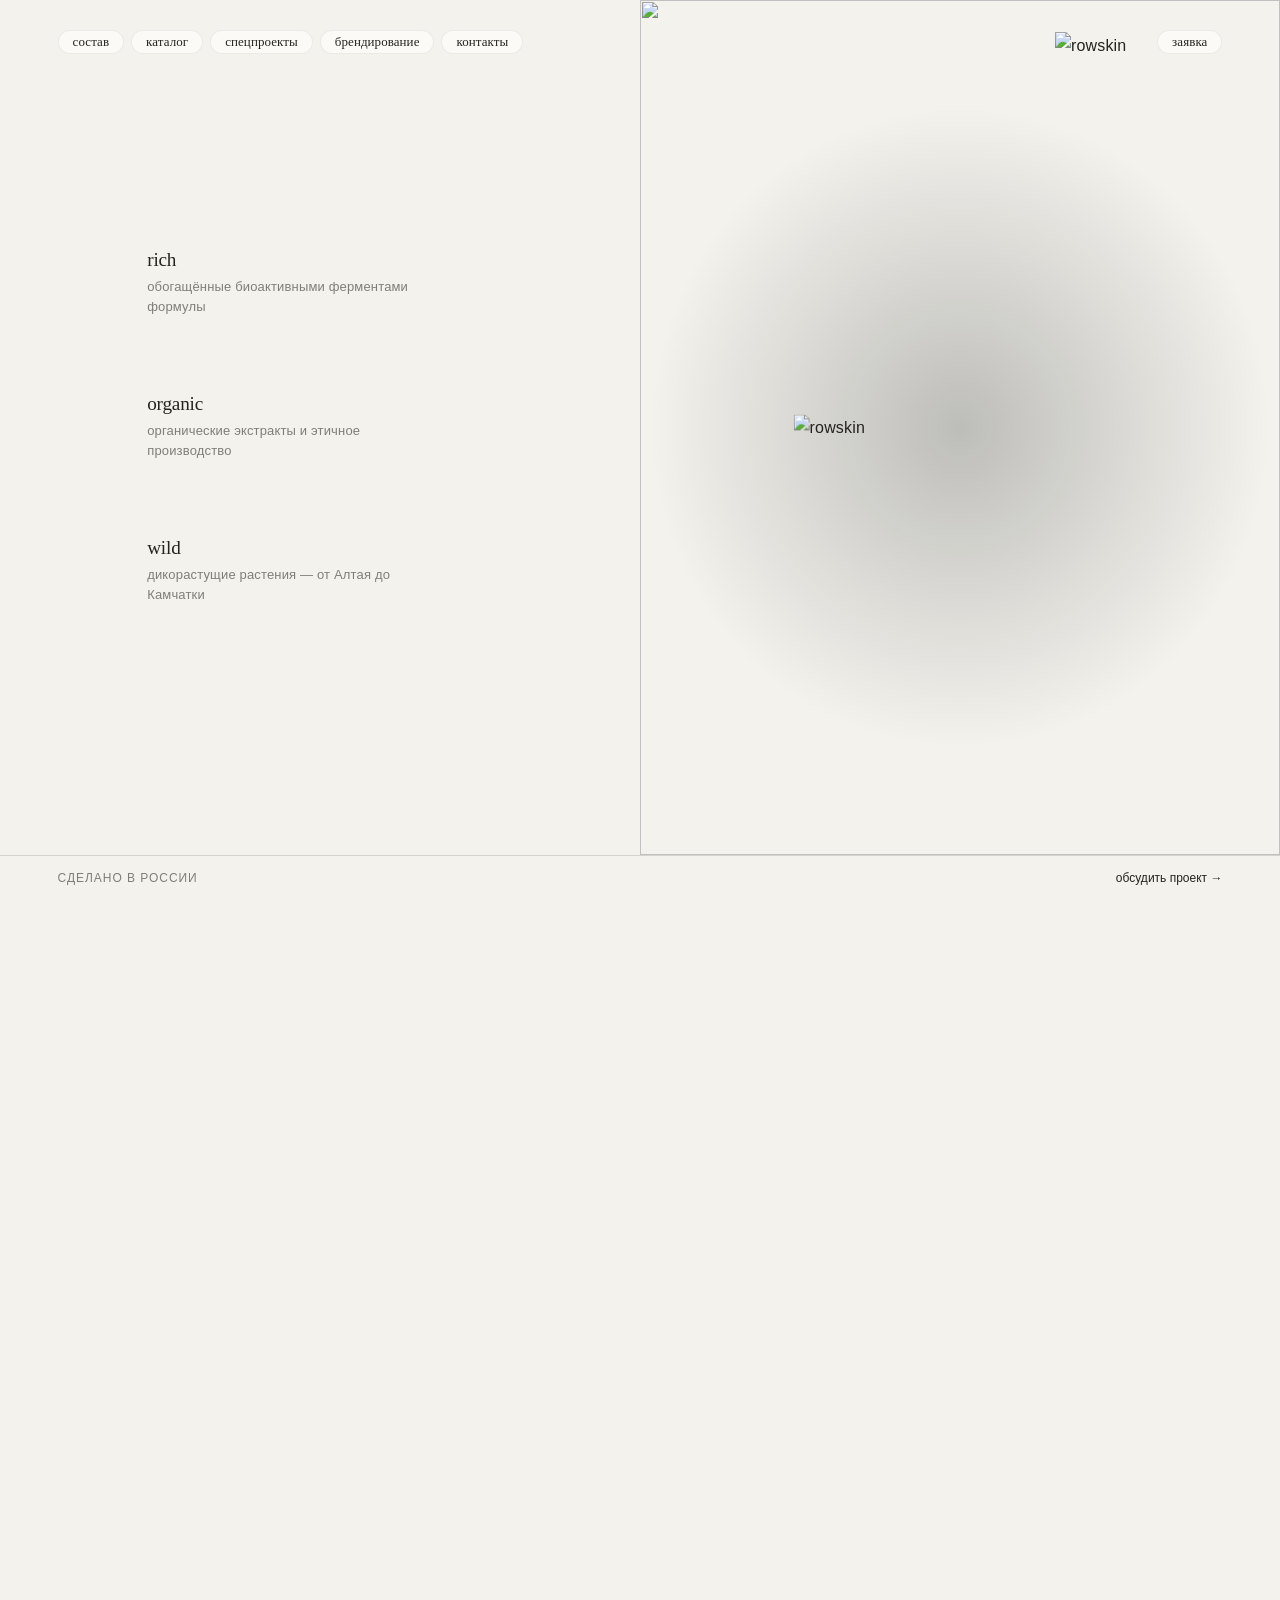
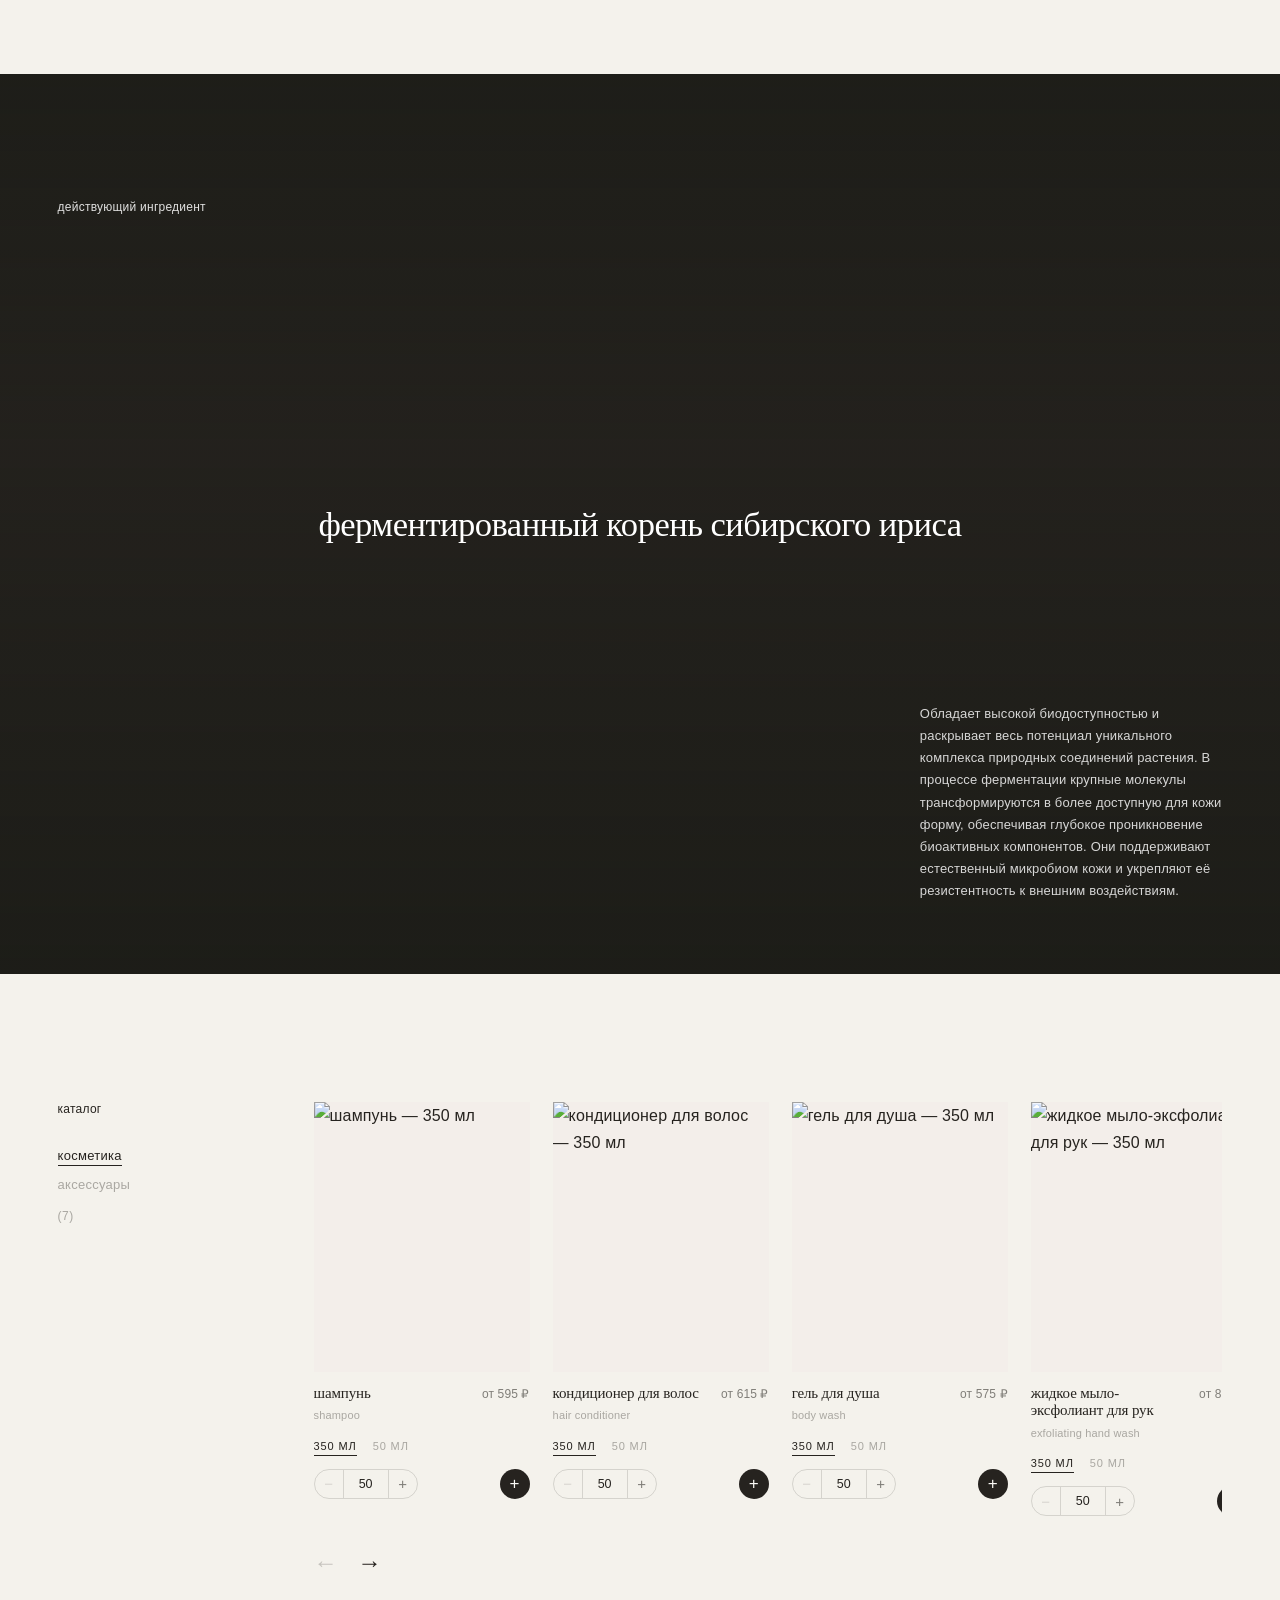
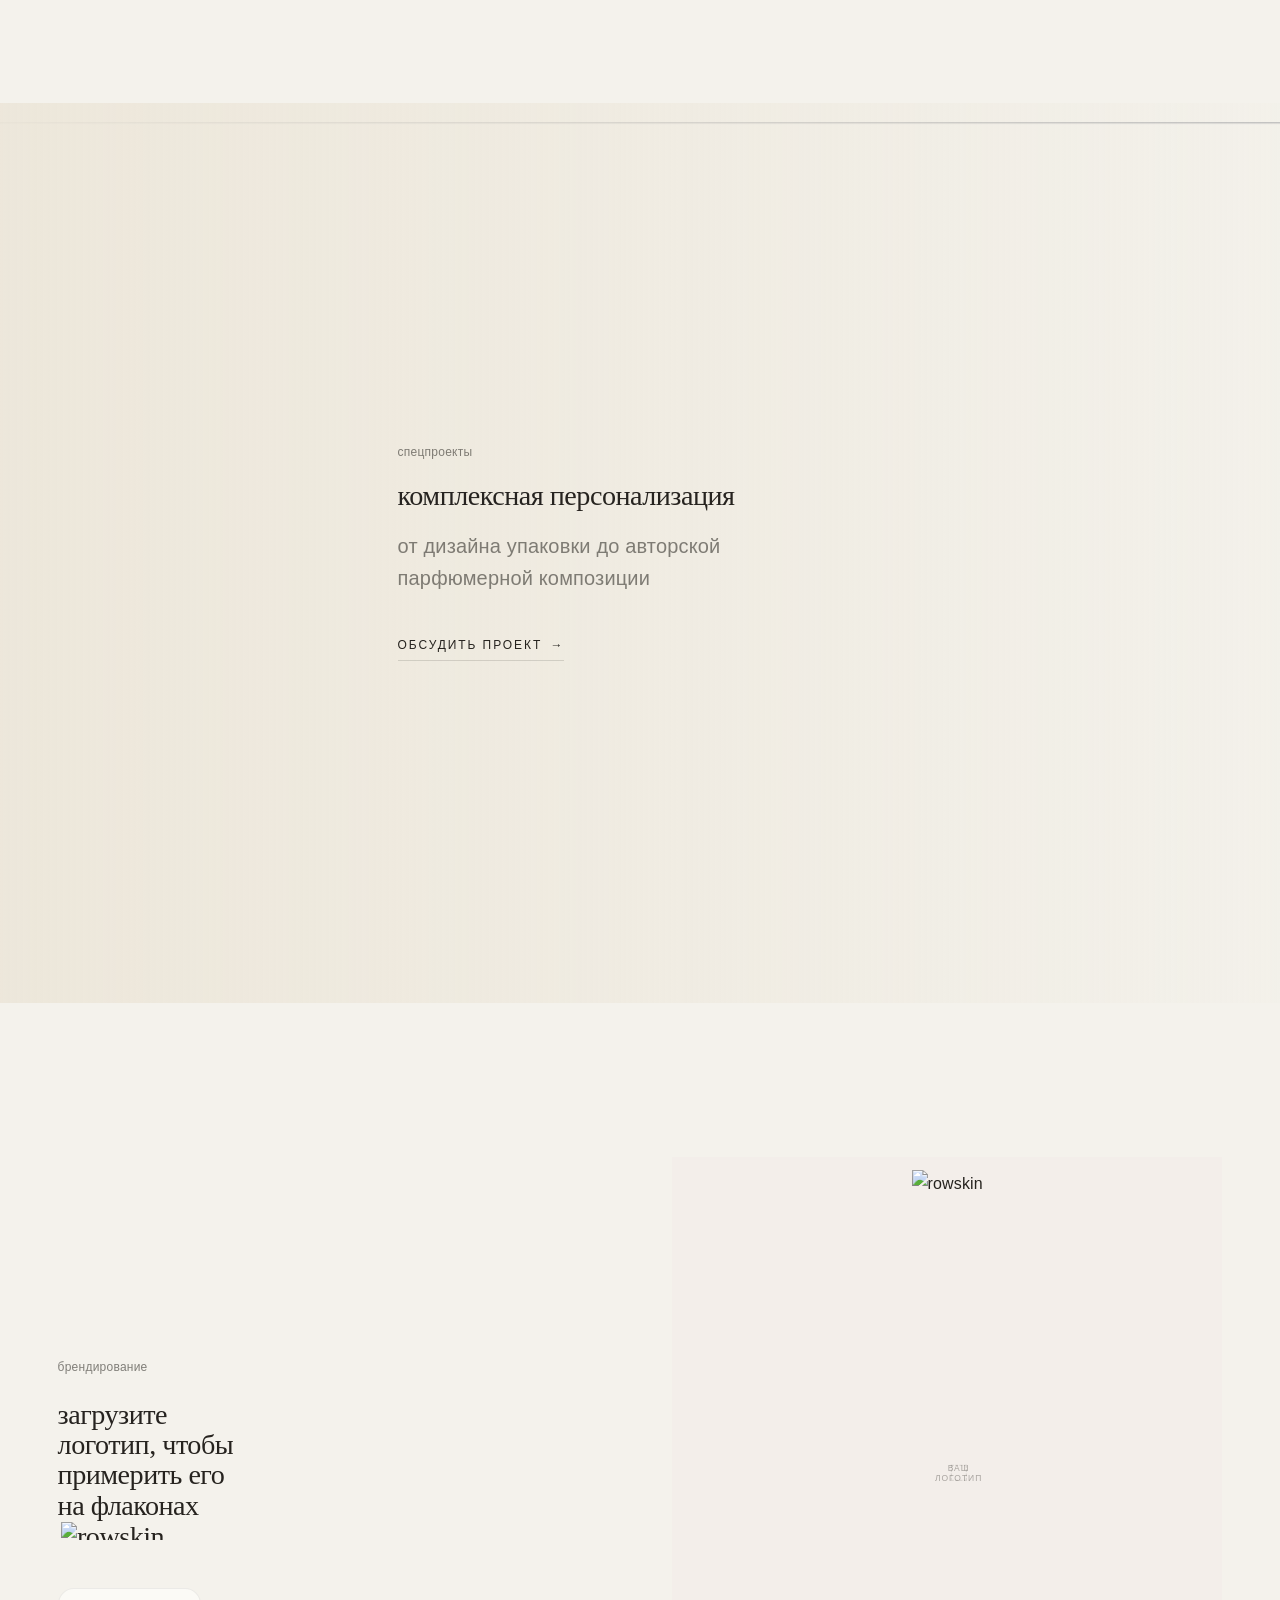
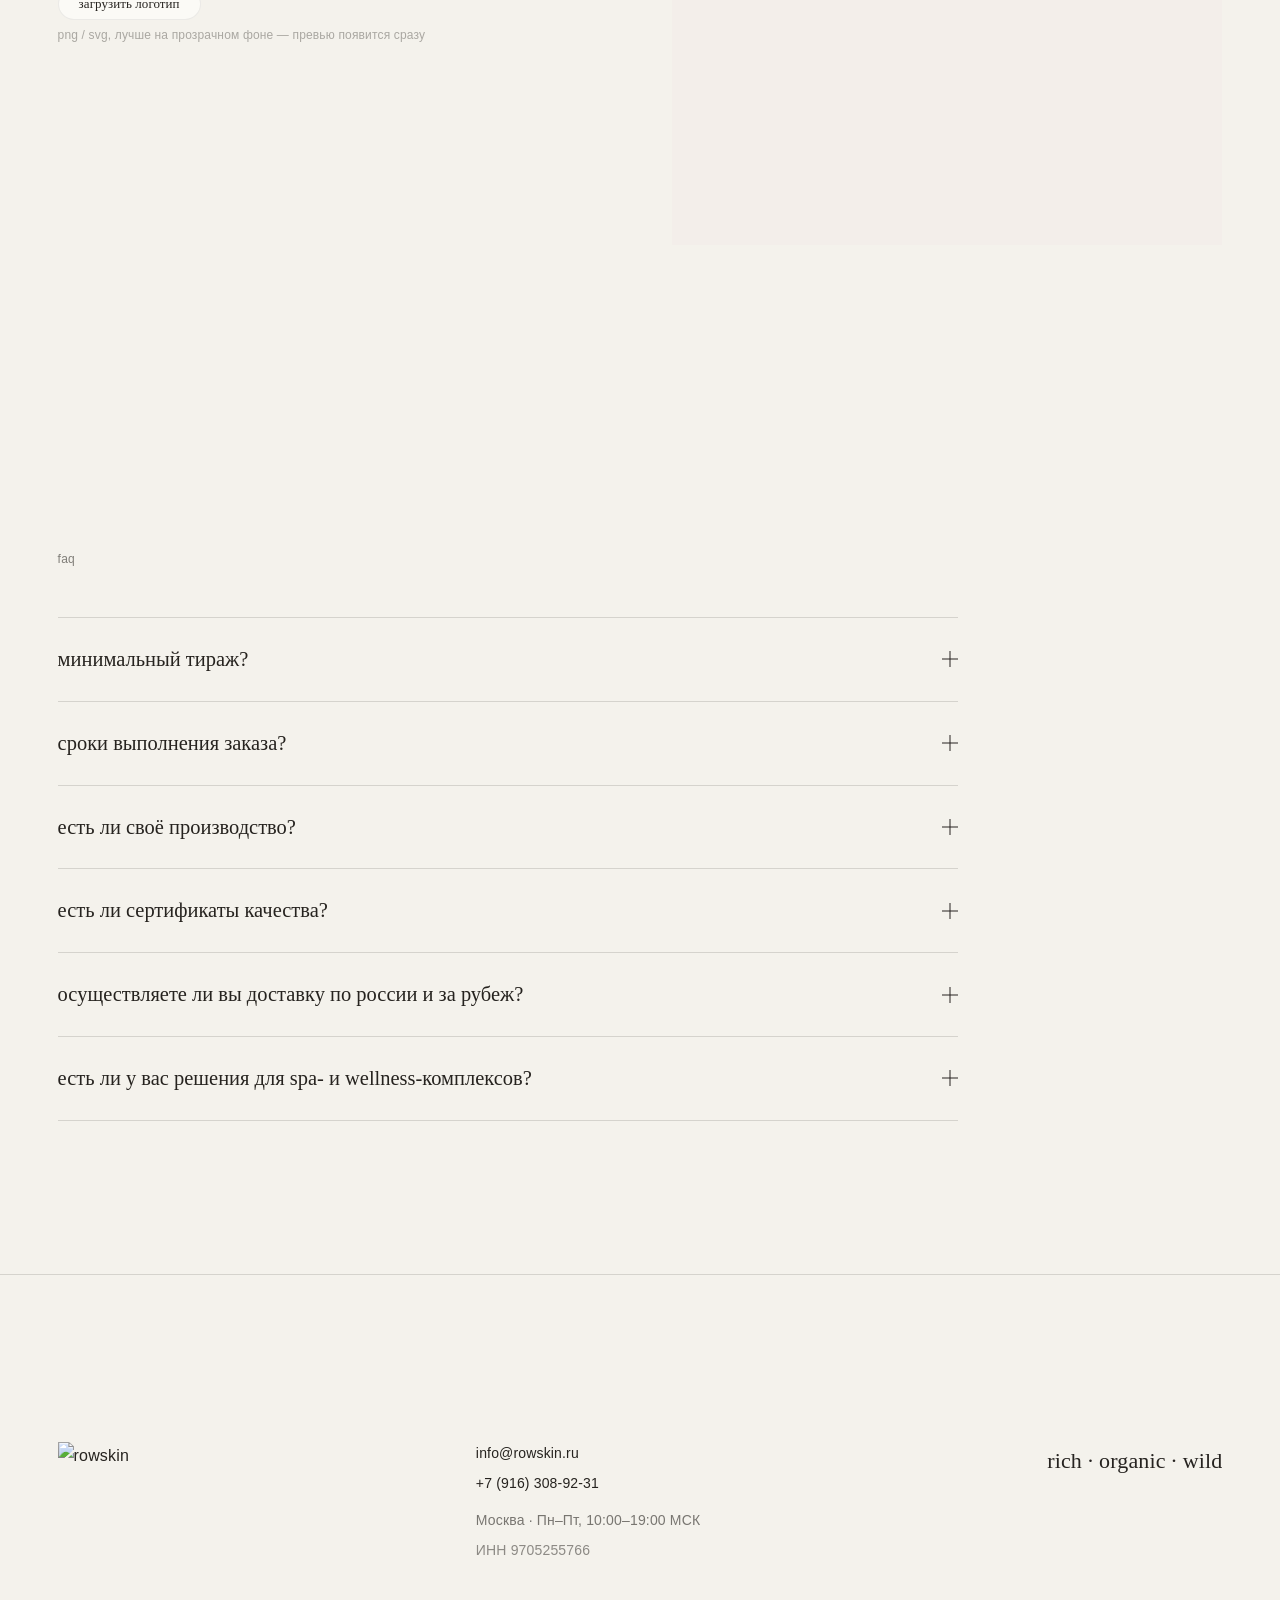
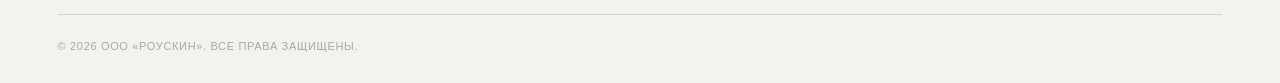
==== index.html @ 2073bc90 "Add files via upload" ====
<!DOCTYPE html>
<html lang="ru">
<head>
<meta charset="UTF-8" />
<meta name="viewport" content="width=device-width, initial-scale=1.0" />
<title>rowskin — ферментированная косметика для HoReCa под вашим брендом</title>
<meta name="description" content="rowskin — российский бренд ферментированной косметики для отелей, ресторанов и спа. Брендирование под ваш логотип, полный цикл производства." />
<meta name="theme-color" content="#ECE6D9" />
<meta property="og:title" content="био-ферментная косметика для отелей" />
<meta property="og:locale" content="ru_RU" />
<link rel="icon" href="assets/favicon-r.png?v=2" type="image/png" />
<link rel="apple-touch-icon" href="assets/favicon-r.png?v=2" />
<link rel="preload" as="image" href="assets/hero-flowers.webp" fetchpriority="high" />
<link rel="preload" as="font" type="font/woff2" href="assets/fonts/CoFoGothic-Regular.woff2" crossorigin />
<link rel="preload" as="font" type="font/woff2" href="assets/fonts/TTLivretDisplay-Regular.woff2" crossorigin />
<link rel="stylesheet" href="styles.css" />
</head>
<body>

<!-- HEADER -->
<header class="site-header" id="top">
  <div class="header-inner">
    <div class="nav-cluster">
      <nav class="nav" aria-label="Навигация">
        <a href="#ingredients">состав</a>
        <a href="#catalog">каталог</a>
        <a href="#special">спецпроекты</a>
        <a href="#branding">брендирование</a>
        <a href="#contacts">контакты</a>
      </nav>
      <button class="menu-toggle" id="menuToggle" aria-label="Меню" aria-expanded="false"><span></span><span></span></button>
    </div>
    <div class="header-right">
      <a class="brand" href="#top" aria-label="rowskin"><img class="brand-logo" src="assets/rowskin-logo-black.png" alt="rowskin" /></a>
      <button class="cart-toggle" id="cartToggle" aria-label="Заявка">заявка<span class="cart-count" id="cartCount" data-count="0">0</span></button>
    </div>
  </div>
</header>

<div class="mobile-menu" id="mobileMenu" aria-hidden="true">
  <nav>
    <a href="#ingredients">состав</a><a href="#catalog">каталог</a>
    <a href="#special">спецпроекты</a><a href="#branding">брендирование</a><a href="#contacts">контакты</a>
  </nav>
</div>

<main>

  <!-- HERO — scroll-morph: r.o.w. ⟷ headline · logo ⟷ animation (image stays) -->
  <section class="hero" id="hero">
    <a id="row" class="anchor"></a>
    <div class="hero-pin">
      <div class="hero-left">
        <div class="hero-roll" id="heroRoll">
          <!-- slide A — r.o.w. -->
          <div class="hero-slide st-row">
            <div class="row-list">
              <div class="bf-item" data-i="r"><h3 class="bf-h">rich</h3><p class="bf-b">обогащённые биоактивными ферментами формулы</p></div>
              <div class="bf-item" data-i="o"><h3 class="bf-h">organic</h3><p class="bf-b">органические экстракты и этичное производство</p></div>
              <div class="bf-item" data-i="w"><h3 class="bf-h">wild</h3><p class="bf-b">дикорастущие растения — от Алтая до Камчатки</p></div>
            </div>
          </div>
          <!-- slide B — hero headline -->
          <div class="hero-slide st-head">
            <h1 class="hero-title">био-ферментная косметика и аксессуары</h1>
            <div class="hero-cols">
              <p class="hero-sub">для отелей, ресторанов и спа</p>
              <p class="hero-note">с вашим логотипом.</p>
            </div>
            <a class="hero-shop" href="#catalog">в каталог →</a>
          </div>
        </div>
      </div>
      <figure class="hero-media" aria-hidden="true">
        <img class="hero-img" id="heroImg" src="assets/hero-flowers.webp" alt="" fetchpriority="high" />
        <img class="hero-img hero-bw" id="ovBw" src="assets/hero-bw.webp" alt="" fetchpriority="low" />
        <div class="ov-scrim" id="ovScrim"></div>
        <img class="hero-ov ov-logo" id="ovLogo" src="assets/rowskin-logo-white.png" alt="rowskin" />
      </figure>
      <div class="hero-bar">
        <span class="hero-bar-made">сделано в россии</span>
        <button class="hero-bar-cta" type="button" data-inquire>обсудить проект →</button>
      </div>
    </div>
  </section>

  <!-- ACTIVE INGREDIENT — full-bleed feature (delta bg), centered title, right body -->
  <section class="feature" id="ingredients">
    <figure class="feature-bg"><img src="assets/ingredient.webp" alt="" data-parallax="0.16" loading="lazy" /></figure>
    <p class="label feature-label">действующий ингредиент</p>
    <h2 class="ing-title feature-title">ферментированный корень сибирского ириса</h2>
    <div class="feature-aside">
      <p class="ing-body feature-body">Обладает высокой биодоступностью и раскрывает весь потенциал уникального комплекса природных соединений растения. В процессе ферментации крупные молекулы трансформируются в более доступную для кожи форму, обеспечивая глубокое проникновение биоактивных компонентов. Они поддерживают естественный микробиом кожи и укрепляют её резистентность к внешним воздействиям.</p>
    </div>
  </section>

  <!-- CATALOG — horizontal best-sellers layout: tabs left, scrolling product row right -->
  <section class="section catalog-sec" id="catalog">
    <div class="container catalog-layout">
      <aside class="catalog-side">
        <p class="label catalog-label">каталог</p>
        <div class="filters" id="catalogFilters"></div>
        <span class="catalog-count" id="catalogCount"></span>
      </aside>
      <div class="catalog-main">
        <div class="product-row" id="productGrid"></div>
        <div class="catalog-nav">
          <button class="cat-arrow" id="catPrev" type="button" aria-label="назад">←</button>
          <button class="cat-arrow" id="catNext" type="button" aria-label="вперёд">→</button>
        </div>
      </div>
    </div>
  </section>

  <!-- SPECIAL PROJECTS — full-bleed -->
  <section class="special-sec" id="special">
    <div class="media-parallax special-bg"><img src="assets/special-grass.webp" alt="" data-parallax="0.2" loading="lazy" /></div>
    <div class="container special-card">
      <p class="label"><span>спецпроекты</span><span class="lat">bespoke</span></p>
      <h2 class="h2 special-title"><em class="it">комплексная</em> персонализация</h2>
      <p class="special-body">от дизайна упаковки до авторской парфюмерной композиции</p>
      <button class="link-arrow" type="button" data-inquire>обсудить проект <span>→</span></button>
    </div>
  </section>

  <!-- BRANDING / CONFIGURATOR -->
  <section class="section branding-sec" id="branding">
    <div class="container branding-grid">
      <div class="branding-copy">
        <p class="label"><span>брендирование</span><span class="lat">white label</span></p>
        <h2 class="h2"><em class="it">загрузите</em> логотип, чтобы примерить его на флаконах <img class="inline-logo" src="assets/rowskin-logo-black.png" alt="rowskin" /></h2>
        <div class="config-controls">
          <label class="upload" id="uploadLabel">
            <input type="file" id="logoUpload" accept="image/*" hidden />
            <span class="upload-btn">загрузить логотип</span>
            <span class="upload-hint">png / svg, лучше на прозрачном фоне — превью появится сразу</span>
          </label>
        </div>
      </div>
      <div class="branding-stage soft-stage">
        <div class="config-bottle" id="configBottle">
          <img class="config-img" src="assets/config-bottle.jpg" alt="rowskin" />
          <span class="bottle-partner" id="partnerSlot"><span class="partner-placeholder">ваш логотип</span></span>
        </div>
      </div>
    </div>
  </section>

  <!-- FAQ -->
  <section class="section faq-sec" id="faq">
    <div class="container">
      <p class="label"><span>faq</span></p>
      <div class="faq" id="faqList"></div>
    </div>
  </section>

</main>

<!-- FOOTER -->
<footer class="site-footer" id="contacts">
  <div class="container">
    <div class="footer-inner">
      <img class="footer-logo" src="assets/rowskin-logo-black.png" alt="rowskin" />
      <div class="footer-meta" id="footerContacts"></div>
      <span class="footer-sig">rich · organic · wild</span>
    </div>
    <div class="footer-bottom">
      <span>© <span id="year"></span> ООО «РОУСКИН». Все права защищены.</span>
    </div>
  </div>
</footer>

<!-- CART DRAWER -->
<div class="drawer-overlay" id="drawerOverlay" hidden></div>
<aside class="cart-drawer" id="cartDrawer" aria-hidden="true" role="dialog" aria-label="Заявка">
  <div class="cart-head"><div><p class="label">заявка</p></div><button class="cart-close" id="cartClose" aria-label="Закрыть">✕</button></div>
  <div class="cart-items" id="cartItems"></div>
  <div class="cart-empty" id="cartEmpty">
    <span class="cart-empty-emblem" data-emblem></span>
    <p>Пока пусто. Добавьте продукты или соберите образец с вашим брендом.</p>
    <a class="link-arrow" href="#catalog" data-close-cart>в каталог <span>→</span></a>
  </div>
  <div class="cart-foot" id="cartFoot" hidden>
    <div class="cart-total"><span>ориентир</span><strong id="cartTotal">—</strong></div>
    <p class="cart-foot-note">предварительно, без учёта тиража и кастомизации</p>
    <button class="btn btn-block" id="cartCheckout">оформить заявку →</button>
  </div>
</aside>

<!-- CHECKOUT MODAL -->
<div class="modal-overlay" id="modalOverlay" hidden>
  <div class="modal" role="dialog" aria-modal="true" aria-label="Оформление заявки">
    <button class="modal-close" id="modalClose" aria-label="Закрыть">✕</button>
    <p class="label">оформить заявку</p>
    <form class="form" id="checkoutForm" novalidate>
      <div class="form-row">
        <label class="field"><span>имя *</span><input name="name" required /></label>
        <label class="field"><span>отель / компания *</span><input name="company" required /></label>
      </div>
      <div class="form-row">
        <label class="field"><span>телефон *</span><input name="phone" type="tel" required /></label>
        <label class="field"><span>email *</span><input name="email" type="email" required /></label>
      </div>
      <label class="field"><span>комментарий</span><textarea name="message" rows="2" placeholder="город, тираж, пожелания"></textarea></label>
      <div class="form-foot"><button class="btn" type="submit">отправить заявку</button><span class="form-status" id="checkoutStatus" role="status"></span></div>
    </form>
  </div>
</div>

<div class="toast" id="toast" role="status" aria-live="polite"></div>

<script src="app.js"></script>
</body>
</html>
---- styles.css ----
/* =========================================================
   rowskin — bespoke editorial (Hyeja-inspired)
   bone canvas · Cormorant display · bilingual labels · parallax + sticky
   ========================================================= */
@font-face{font-family:'CoFo Gothic';src:url('assets/fonts/CoFoGothic-Regular.woff2') format('woff2'),url('assets/fonts/CoFoGothic-Regular.woff') format('woff');font-weight:400;font-style:normal;font-display:swap}
@font-face{font-family:'CoFo Gothic';src:url('assets/fonts/CoFoGothic-Thin.woff2') format('woff2');font-weight:200;font-style:normal;font-display:swap}
@font-face{font-family:'TT Livret Subhead';src:url('assets/fonts/TTLivretDisplay-Regular.woff2') format('woff2');font-weight:400;font-style:normal;font-display:swap}

:root{
  --bg:#F4F2EC; --surface:#FBFAF6; --surface-2:#E8E4D9; --ink:#26231F;
  --muted:rgba(38,35,31,.56); --faint:rgba(38,35,31,.36); --line:rgba(38,35,31,.15); --line-soft:rgba(38,35,31,.07);
  --accent:#262320; --iris:#6E5AA6;
  --sans:'CoFo Gothic','Helvetica Neue','Segoe UI',Arial,sans-serif;
  --display:'TT Livret Subhead',Georgia,'Times New Roman',serif;
  --container:1280px; --gutter:clamp(22px,4.5vw,72px); --ease:cubic-bezier(.22,.61,.36,1);
  --fs-body:16px;
}
*,*::before,*::after{margin:0;padding:0;box-sizing:border-box}
html{scroll-behavior:smooth;-webkit-text-size-adjust:100%;scroll-padding-top:0}
body{font-family:var(--sans);font-weight:400;font-size:var(--fs-body);color:var(--ink);background:var(--bg);
  line-height:1.7;letter-spacing:.01em;-webkit-font-smoothing:antialiased;overflow-x:hidden}
img{max-width:100%;display:block}
a{color:inherit;text-decoration:none}
button{font:inherit;color:inherit;background:none;border:none;cursor:pointer}
ul,ol{list-style:none}
input,textarea{font:inherit;color:inherit}
::selection{background:var(--accent);color:#fff}
.container{width:100%;max-width:var(--container);margin-inline:auto;padding-inline:var(--gutter)}

/* type primitives */
.label{font:500 12px var(--sans);letter-spacing:.02em;text-transform:none;color:var(--muted)}
.label::before{content:none}
.lat{display:none}
.h2{font-family:var(--display);font-weight:400;font-size:clamp(20px,2.2vw,30px);line-height:1.08;letter-spacing:-.018em;color:var(--ink)}
.inline-logo{height:.64em;width:auto;display:inline-block;vertical-align:baseline;margin-left:.12em;position:relative;top:.03em}
.it{font-style:normal;color:var(--accent)}
.muted-line{font-size:var(--fs-body);line-height:1.75;color:var(--muted);max-width:42ch;margin-top:20px}
.btn{display:inline-flex;align-items:center;justify-content:center;gap:.6em;background:var(--ink);color:var(--surface);
  font:500 12px var(--sans);letter-spacing:.16em;text-transform:uppercase;padding:16px 32px;transition:background .25s,transform .15s}
.btn:hover{background:#000}.btn:active{transform:translateY(1px)}.btn-block{width:100%}
.link-arrow{display:inline-flex;align-items:center;gap:.7em;font:500 12px var(--sans);letter-spacing:.16em;text-transform:uppercase;
  color:var(--ink);border-bottom:1px solid var(--line);padding-bottom:8px;width:fit-content;transition:gap .3s var(--ease),color .25s,border-color .25s}
.link-arrow:hover{gap:1.4em;color:var(--accent);border-color:var(--accent)}
.reveal{opacity:0;transform:translateY(26px);transition:opacity 1.1s var(--ease),transform 1.1s var(--ease)}
.reveal.in{opacity:1;transform:none}
[data-emblem]{display:inline-block;background:url(assets/emblem-r.png) center/contain no-repeat}
.media-parallax{position:absolute;inset:0;overflow:hidden}
.media-parallax img{position:absolute;inset:0;width:100%;height:100%;object-fit:cover;will-change:transform}

/* HEADER */
.site-header{position:fixed;top:0;left:0;right:0;z-index:60;transition:background .3s,border-color .3s,backdrop-filter .3s;border-bottom:1px solid transparent}
.site-header.scrolled{background:transparent;backdrop-filter:none;-webkit-backdrop-filter:none;border-bottom-color:transparent}
.site-header.hdr-dark{background:transparent;backdrop-filter:none;-webkit-backdrop-filter:none;border-bottom-color:transparent}
.site-header.hdr-dark .brand-logo{filter:brightness(0) invert(1)}
.header-inner{display:flex;align-items:center;justify-content:space-between;gap:1.5rem;height:84px;padding-inline:var(--gutter);max-width:1640px;margin-inline:auto}
.brand-logo{height:21px;width:auto}
.brand{display:inline-flex;opacity:0;pointer-events:none;transition:opacity .45s var(--ease)}
.site-header.logo-on .brand{opacity:1;pointer-events:auto}
.nav-cluster{display:flex;align-items:center;gap:7px}
.nav{display:flex;gap:7px}
.nav a,.cart-toggle{display:inline-flex;align-items:center;gap:.5em;font:400 13px var(--display);letter-spacing:.005em;color:var(--ink);background:var(--surface);border:1px solid var(--line-soft);border-radius:40px;padding:3px 14px;transition:background .2s,color .2s}
.header-right{display:flex;align-items:center;gap:clamp(16px,2.4vw,40px)}
.nav a:hover,.cart-toggle:hover{background:var(--ink);color:var(--surface)}
.cart-count{min-width:18px;height:18px;padding:0 5px;border-radius:10px;background:var(--accent);color:#fff;font:500 10px var(--sans);display:inline-flex;align-items:center;justify-content:center}
.cart-count[data-count="0"]{display:none}.cart-count.bump{transform:scale(1.35)}
.menu-toggle{display:none;flex-direction:column;gap:5px;padding:8px 2px}
.menu-toggle span{width:22px;height:1.5px;background:var(--ink);transition:transform .3s}
.menu-toggle[aria-expanded="true"] span:first-child{transform:translateY(6.5px) rotate(45deg)}
.menu-toggle[aria-expanded="true"] span:last-child{transform:translateY(-6.5px) rotate(-45deg)}
.mobile-menu{position:fixed;inset:0 0 auto 0;z-index:55;background:var(--surface);padding:96px var(--gutter) 2rem;transform:translateY(-110%);transition:transform .4s var(--ease);visibility:hidden}
.mobile-menu.open{transform:translateY(0);visibility:visible}
.mobile-menu nav{display:flex;flex-direction:column;gap:1rem}
.mobile-menu a{font-family:var(--display);font-size:30px;font-weight:300;font-style:normal}

/* HERO — scroll-morph: r.o.w. ⟷ headline · logo ⟷ animation, image fixed */
.anchor{position:absolute;top:-90px;left:0}
.hero{position:relative;min-height:186vh;background:var(--bg)}
.hero-pin{position:sticky;top:0;height:100vh;display:grid;grid-template-columns:50% 50%;grid-template-rows:1fr auto;overflow:hidden}
.hero-left{position:relative;grid-column:1;grid-row:1;overflow:hidden}
.hero-roll{position:absolute;left:0;right:0;top:0;height:200%;will-change:transform}
.hero-slide{height:50%;display:flex;flex-direction:column;justify-content:center;padding:0 var(--gutter)}
.row-list{display:flex;flex-direction:column;gap:clamp(48px,8.5vh,104px);max-width:42ch}
.st-row .bf-item{position:relative;padding-left:clamp(64px,7vw,112px)}
.st-row .bf-item::before{content:"";position:absolute;left:0;top:50%;transform:translateY(-52%);width:clamp(50px,6vw,96px);height:clamp(50px,6vw,96px);background:no-repeat left center/contain;opacity:.2;pointer-events:none}
.st-row .bf-item[data-i="r"]::before{background-image:url(assets/row-r.png)}
.st-row .bf-item[data-i="o"]::before{background-image:url(assets/row-o.png)}
.st-row .bf-item[data-i="w"]::before{background-image:url(assets/row-w.png)}
.bf-h{font-family:var(--display);font-weight:400;font-size:clamp(17px,1.5vw,20px);line-height:1;letter-spacing:-.01em;margin-bottom:8px;color:var(--ink)}
.bf-b{font:400 13px/1.55 var(--sans);color:var(--muted)}
.hero-title{font-family:var(--display);font-weight:400;font-size:clamp(32px,3.8vw,54px);line-height:1.06;letter-spacing:-.02em;max-width:13ch}
.hero-cols{display:flex;flex-direction:column;align-items:flex-start;gap:4px;margin-top:clamp(18px,2.2vw,30px)}
.hero-sub{font:400 14px/1.5 var(--sans);color:var(--ink)}
.hero-note{font:400 14px/1.5 var(--sans);color:var(--ink)}
.hero-shop{display:inline-flex;align-items:center;gap:.6em;margin-top:clamp(30px,3.4vw,44px);font:500 12px var(--sans);letter-spacing:.14em;text-transform:uppercase;color:var(--ink);width:fit-content;border-bottom:1px solid var(--line);padding-bottom:7px;transition:gap .3s var(--ease)}
.hero-shop:hover{gap:1.2em}
.hero-media{grid-column:2;grid-row:1;position:relative;overflow:hidden;background:var(--bg)}
.hero-img{position:absolute;inset:0;width:100%;height:100%;object-fit:cover;will-change:opacity}
.hero-bw{opacity:0;will-change:opacity}
.ov-scrim{position:absolute;inset:0;z-index:1;background:radial-gradient(62% 48% at 50% 50%,rgba(16,22,28,.24),rgba(16,22,28,0) 78%);pointer-events:none;will-change:opacity}
.hero-ov{position:absolute;left:50%;top:50%;transform:translate(-50%,-50%);pointer-events:none}
.ov-logo{z-index:3;width:min(52%,440px);height:auto;will-change:opacity}
.ov-anim{z-index:2;width:min(82%,540px);height:auto;opacity:0;mix-blend-mode:darken}
.hero-bar{grid-column:1/3;grid-row:2;display:flex;align-items:center;justify-content:space-between;gap:1rem;flex-wrap:wrap;padding:15px var(--gutter);border-top:1px solid var(--line);font:500 12px var(--sans);letter-spacing:.08em;text-transform:uppercase;color:var(--muted)}
.hero-bar-made{color:var(--muted)}
.hero-bar-cta{font:inherit;color:var(--ink);display:inline-flex;align-items:center;gap:.5em;transition:gap .3s var(--ease)}
.hero-bar-cta:hover{gap:1.1em}

/* SECTIONS */
.section{padding-block:clamp(80px,12vw,160px)}
.section>.container>.label{margin-bottom:clamp(30px,4vw,52px)}

/* ACTIVE INGREDIENT — full-bleed feature (delta bg), centered one-line title, right body */
.feature{position:relative;min-height:100vh;overflow:hidden;background:var(--ink);display:flex;align-items:center}
.feature-bg{position:absolute;inset:0;overflow:hidden;z-index:0}
.feature-bg img{position:absolute;inset:0;width:100%;height:100%;object-fit:cover;will-change:transform}
.feature-bg::after{content:"";position:absolute;inset:0;background:linear-gradient(180deg,rgba(18,22,16,.4) 0%,rgba(18,22,16,.12) 42%,rgba(18,22,16,.44) 100%)}
.feature-label{position:absolute;top:clamp(92px,14vh,128px);left:var(--gutter);z-index:2;color:rgba(255,255,255,.86)}
.feature-title{position:relative;z-index:2;width:100%;text-align:center;color:#fff;font-family:var(--display);font-weight:400;font-size:clamp(19px,2.7vw,40px);line-height:1.1;letter-spacing:-.015em;margin:0;white-space:nowrap}
.feature-aside{position:absolute;right:var(--gutter);bottom:clamp(30px,8vh,72px);z-index:2;width:min(34ch,33%);text-align:left}
.feature-body{font:400 13px/1.7 var(--sans);color:rgba(255,255,255,.82);max-width:none}
@media (max-width:900px){
  /* keep label/title/body overlaid on the bubble image (not stacked beneath) */
  .feature{min-height:86vh}
  .feature-bg::after{background:linear-gradient(180deg,rgba(18,22,16,.46) 0%,rgba(18,22,16,.16) 42%,rgba(18,22,16,.52) 100%)}
  .feature-label{top:clamp(84px,13vh,116px)}
  .feature-title{font-size:clamp(23px,6vw,34px);white-space:normal;max-width:15ch;padding:0 var(--gutter)}
  .feature-aside{width:auto;left:var(--gutter);right:var(--gutter);bottom:clamp(26px,7vh,54px)}
}

/* CATALOG — horizontal best-sellers layout: tabs left, scrolling product row right */
.catalog-sec{padding-block:clamp(64px,10vw,140px)}
.catalog-layout{display:grid;grid-template-columns:clamp(148px,16vw,208px) 1fr;gap:clamp(26px,4vw,58px);align-items:start}
.catalog-main{min-width:0}
.catalog-side{position:sticky;top:110px;display:flex;flex-direction:column;gap:14px}
.catalog-label{margin-bottom:clamp(10px,2vh,22px);color:var(--ink)}
.cat-anim{width:auto;max-width:320px;height:auto;display:block;margin:clamp(26px,5vh,58px) 0 0 calc(-1 * clamp(16px,3.5vw,60px));-webkit-mask:radial-gradient(closest-side at 50% 50%,#000 42%,rgba(0,0,0,.4) 72%,transparent 100%);mask:radial-gradient(closest-side at 50% 50%,#000 42%,rgba(0,0,0,.4) 72%,transparent 100%)}
.filters{display:flex;flex-direction:column;gap:11px;border:none;padding:0;margin:0}
.filter{font:500 13px var(--sans);letter-spacing:.02em;text-transform:none;color:var(--faint);text-align:left;padding:0 0 2px;border:none;border-bottom:1px solid transparent;width:fit-content;transition:color .2s,border-color .2s}
.filter:hover{color:var(--ink)}
.filter.active{color:var(--ink);border-color:var(--accent)}
.catalog-count{font:500 12px var(--sans);letter-spacing:.04em;color:var(--faint)}
.catalog-nav{display:flex;gap:20px;margin-top:clamp(20px,3vh,34px)}
.cat-arrow{border:none;border-radius:0;background:none;padding:0;font-size:24px;line-height:1;color:var(--ink);transition:opacity .2s,transform .25s var(--ease)}
.cat-arrow:hover{transform:translateX(-2px)}
.cat-arrow#catNext:hover{transform:translateX(2px)}
.cat-arrow:disabled{opacity:.22;pointer-events:none}
.product-row{display:flex;gap:clamp(16px,1.8vw,30px);overflow-x:auto;scroll-snap-type:x proximity;padding-bottom:8px;scrollbar-width:none;-ms-overflow-style:none}
.product-row::-webkit-scrollbar{display:none}
.product-card{flex:0 0 clamp(176px,18.5vw,216px);scroll-snap-align:start;display:flex;flex-direction:column}
/* category switch — directional slide, no bounce */
.product-row.leave-up .product-card{opacity:0;transform:translateY(-46px);transition:opacity .3s ease,transform .3s ease}
.product-row.leave-down .product-card{opacity:0;transform:translateY(46px);transition:opacity .3s ease,transform .3s ease}
.product-row.enter-below .product-card{animation:enterBelow .5s ease both}
.product-row.enter-above .product-card{animation:enterAbove .5s ease both}
@keyframes enterBelow{from{opacity:0;transform:translateY(46px)}to{opacity:1;transform:none}}
@keyframes enterAbove{from{opacity:0;transform:translateY(-46px)}to{opacity:1;transform:none}}
.product-visual{position:relative;aspect-ratio:4/5;background:#f3eeea;overflow:hidden;display:flex;align-items:center;justify-content:center;margin-bottom:13px}
.product-cat{position:absolute;top:11px;left:11px;font:500 9px var(--sans);letter-spacing:.16em;text-transform:uppercase;color:var(--faint)}
.product-img{position:absolute;inset:0;width:100%;height:100%;object-fit:cover;transition:opacity .5s var(--ease),transform .5s var(--ease)}
.product-img-alt{opacity:0;transform:scale(.66)}            /* 50 ml reads smaller than the 350 ml */
.product-card.show-50 .product-img:not(.product-img-alt){opacity:0}
.product-card.show-50 .product-img-alt{opacity:1}
.product-emb{width:34%;aspect-ratio:1;color:var(--accent);opacity:.4}
.product-line{display:flex;justify-content:space-between;align-items:baseline;gap:10px}
.product-name{font-family:var(--display);font-weight:400;font-size:15px;line-height:1.15;letter-spacing:-.01em;color:var(--ink)}
.product-price{font:400 12px var(--sans);letter-spacing:.01em;color:var(--muted);white-space:nowrap}
.product-sub{font:400 11px/1.5 var(--sans);color:var(--faint);margin-top:5px}
.add-btn{margin-top:13px;font:500 11px var(--sans);letter-spacing:.1em;text-transform:uppercase;color:var(--muted);background:none;border:0;border-bottom:1px solid var(--line);border-radius:0;padding:0 0 3px;width:fit-content;transition:color .2s,border-color .2s;white-space:nowrap}
.add-btn:hover{color:var(--ink);border-color:var(--ink)}.add-btn.added{color:var(--accent);border-color:var(--accent)}
.buy{margin-top:16px;display:flex;flex-direction:column;gap:13px}
.buy-sizes{display:inline-flex;gap:16px}
.buy-size{font:500 11px var(--sans);letter-spacing:.08em;text-transform:uppercase;color:var(--faint);background:none;border:0;padding:0 0 3px;border-bottom:1px solid transparent;cursor:pointer;transition:color .2s,border-color .2s}
.buy-size:hover{color:var(--muted)}
.buy-size.is-on{color:var(--ink);border-color:var(--ink)}
.buy-row{display:flex;align-items:center;justify-content:space-between;gap:10px}
.qstep{display:inline-flex;align-items:center;border:1px solid var(--line);border-radius:40px;height:30px}
.qstep .qbtn{width:28px;height:28px;font-size:15px;line-height:1;color:var(--muted);background:none;border:0;cursor:pointer;transition:color .2s}
.qstep .qbtn:hover{color:var(--ink)}
.qbtn:disabled{opacity:.25;cursor:default;pointer-events:none}
.qinput{width:46px;height:28px;text-align:center;font:500 12.5px var(--sans);color:var(--ink);background:none;border:0;border-left:1px solid var(--line);border-right:1px solid var(--line);padding:0}
.qinput:focus{outline:none;color:var(--accent)}
.buy-add{flex:none;width:30px;height:30px;border-radius:50%;border:0;background:var(--ink);color:var(--surface);font:400 17px/1 var(--sans);display:inline-flex;align-items:center;justify-content:center;cursor:pointer;transition:background .2s,transform .12s;padding:0}
.buy-add:hover{background:#000}
.buy-add:active{transform:scale(.9)}
.buy-add.added{background:var(--ink)}
.catalog-soon{display:flex;flex-direction:column;align-items:flex-start;gap:7px;padding:clamp(40px,9vh,88px) 2px;width:100%}
.catalog-soon-h{font:400 clamp(26px,2.6vw,36px) var(--sans);letter-spacing:0;color:var(--ink)}
.catalog-soon-sub{font:400 13px var(--sans);color:var(--faint)}
.product-row.is-soon{display:block;overflow:visible}
#productGrid.is-soon ~ .catalog-nav{display:none}

/* BRANDING */
.branding-grid{display:grid;grid-template-columns:1fr 1fr;gap:clamp(30px,5vw,80px);align-items:center}
.branding-copy{display:flex;flex-direction:column}
.branding-copy .label{margin-bottom:26px}
.branding-copy .h2{max-width:14ch;margin:0 0 22px}
.config-controls{display:flex;flex-direction:column;gap:20px;align-items:flex-start;margin-top:14px}
.upload{display:flex;flex-direction:column;align-items:flex-start;gap:8px;cursor:pointer}.upload.drag{opacity:.6}
.upload-btn{align-self:flex-start;white-space:nowrap}
.upload-btn{display:inline-flex;align-items:center;gap:.5em;font:400 13px var(--display);letter-spacing:.005em;color:var(--ink);background:var(--surface);border:1px solid var(--line-soft);border-radius:40px;padding:7px 20px;transition:background .2s,color .2s}
.upload:hover .upload-btn{background:var(--ink);color:var(--bg);border-color:var(--ink)}
.upload-hint{font:400 12px var(--sans);color:var(--faint)}
.soft-stage{position:relative;display:flex;align-items:center;justify-content:center;background:#f3eeea;overflow:hidden;aspect-ratio:4/5}
.config-bottle{position:relative;z-index:1;height:96%;display:flex;align-items:center;justify-content:center}
.config-img{height:100%;width:auto;display:block}
.bottle-partner{position:absolute;top:45.8%;left:66%;transform:translate(-50%,-50%);width:23%;aspect-ratio:1;display:flex;align-items:center;justify-content:center}
.bottle-partner img{max-width:100%;max-height:100%;width:auto;height:auto;object-fit:contain;opacity:.92}
.partner-placeholder{width:100%;height:100%;display:flex;align-items:center;justify-content:center;text-align:center;font:500 8.5px var(--sans);letter-spacing:.12em;text-transform:uppercase;color:var(--faint);border:1px dashed var(--line)}

/* SPECIAL */
.special-sec{position:relative;min-height:100vh;display:flex;align-items:center;overflow:hidden}
.special-bg{z-index:0}
.special-sec::after{content:"";position:absolute;inset:0;z-index:1;background:linear-gradient(90deg,rgba(236,230,217,.92) 0%,rgba(236,230,217,.62) 40%,rgba(236,230,217,.08) 100%)}
.special-card{position:relative;z-index:2;max-width:600px}
.special-card .label{margin-bottom:22px}
.special-title{font-style:normal;margin-bottom:18px}
.special-body{font-size:clamp(16px,1.6vw,20px);line-height:1.6;color:var(--muted);max-width:38ch}
.special-card .link-arrow{margin-top:clamp(28px,3.5vw,44px)}

/* FAQ */
.faq{border-top:1px solid var(--line);max-width:900px}
.faq-item{border-bottom:1px solid var(--line)}
.faq-q{width:100%;display:flex;justify-content:space-between;align-items:center;gap:1rem;padding:24px 0;text-align:left;font-family:var(--display);font-weight:400;font-size:clamp(17px,1.6vw,22px)}
.faq-q .ico{flex:0 0 auto;width:16px;height:16px;position:relative}
.faq-q .ico::before,.faq-q .ico::after{content:"";position:absolute;background:var(--accent);transition:opacity .3s,transform .3s}
.faq-q .ico::before{top:50%;left:0;right:0;height:1px;transform:translateY(-50%)}
.faq-q .ico::after{left:50%;top:0;bottom:0;width:1px;transform:translateX(-50%)}
.faq-item.open .ico::after{opacity:0}
.faq-a{max-height:0;overflow:hidden;transition:max-height .4s var(--ease)}
.faq-a p{padding:0 0 30px;font-size:var(--fs-body);line-height:1.75;color:var(--muted);max-width:72ch}

/* FOOTER */
.site-footer{background:transparent;border-top:1px solid var(--line);padding-block:clamp(60px,8vw,110px) 28px}
.footer-top{display:flex;justify-content:space-between;align-items:center;flex-wrap:wrap;gap:2rem;padding-bottom:clamp(48px,6vw,80px);border-bottom:1px solid var(--line)}
.footer-cta{font-family:var(--display);font-weight:400;font-size:clamp(24px,3vw,40px);line-height:1.04;letter-spacing:-.02em;max-width:14ch}
.footer-inner{display:flex;align-items:flex-start;justify-content:space-between;gap:2rem;flex-wrap:wrap;margin-top:clamp(40px,5vw,64px)}
.footer-logo{height:26px;width:auto}
.footer-meta{display:flex;flex-direction:column;gap:.4rem;font-size:14px}
.footer-meta .c-label{display:none}.footer-meta a:hover{color:var(--accent)}
.footer-sig{font-family:var(--display);font-style:normal;font-size:22px;color:var(--accent)}
.footer-bottom{display:flex;justify-content:space-between;gap:1rem;flex-wrap:wrap;margin-top:clamp(34px,4vw,52px);padding-top:22px;border-top:1px solid var(--line);font-size:11px;letter-spacing:.06em;text-transform:uppercase;color:var(--faint)}

/* CART + MODAL + TOAST (engine) */
.drawer-overlay,.modal-overlay{position:fixed;inset:0;background:rgba(28,24,18,.4);backdrop-filter:blur(2px);z-index:80;opacity:0;transition:opacity .3s}
.drawer-overlay.show,.modal-overlay.show{opacity:1}
.cart-drawer{position:fixed;top:0;right:0;height:100%;width:min(440px,92vw);z-index:90;background:var(--surface);transform:translateX(100%);transition:transform .42s var(--ease);display:flex;flex-direction:column}
.cart-drawer.open{transform:translateX(0)}
.cart-head{display:flex;justify-content:space-between;align-items:flex-start;padding:26px;border-bottom:1px solid var(--line)}
.cart-head .label{margin-bottom:8px}.cart-sub{font:400 12px var(--sans);color:var(--faint)}
.cart-close,.modal-close{font-size:16px;color:var(--faint);padding:.3em .5em;transition:color .2s}
.cart-close:hover,.modal-close:hover{color:var(--ink)}
.cart-items{flex:1;overflow-y:auto;padding:8px 26px;display:flex;flex-direction:column}
.cart-row{display:flex;gap:16px;padding:18px 0;border-bottom:1px solid var(--line-soft)}
.cart-thumb{flex:0 0 52px;height:64px;background:linear-gradient(160deg,var(--surface),var(--surface-2));display:flex;align-items:center;justify-content:center;border:1px solid var(--line-soft)}
.cart-thumb img{height:86%;width:auto;object-fit:contain}.cart-thumb .cart-emb{width:56%;aspect-ratio:1;color:var(--accent);margin:auto;opacity:.6}
.cart-row-main{flex:1;display:flex;flex-direction:column;gap:5px}
.cart-row-name{font-size:15px;line-height:1.25}.cart-row-name small{display:block;font:400 11px var(--sans);letter-spacing:.06em;color:var(--faint);margin-top:3px}
.cart-row-meta{font:400 12px var(--sans);color:var(--faint)}
.cart-row-foot{display:flex;align-items:center;justify-content:space-between;margin-top:4px}
.qty{display:inline-flex;align-items:center;gap:4px;border:1px solid var(--line);border-radius:40px}
.qty button{width:26px;height:26px;font-size:14px;color:var(--muted)}
.qty .cart-qin{width:46px;height:24px;text-align:center;font:500 13px var(--sans);color:var(--ink);background:none;border:0;border-left:1px solid var(--line);border-right:1px solid var(--line);padding:0}
.qty .cart-qin:focus{outline:none;color:var(--accent)}
.cart-remove{font:400 11px var(--sans);color:var(--faint);text-decoration:underline;text-underline-offset:2px}.cart-remove:hover{color:#a05a44}
.cart-empty{flex:1;display:flex;flex-direction:column;align-items:center;justify-content:center;gap:16px;text-align:center;padding:2rem;color:var(--muted)}
.cart-empty p{font-size:14px;line-height:1.6;max-width:30ch}.cart-empty-emblem{width:46px;height:46px;opacity:.26}
.cart-foot{padding:24px 26px;border-top:1px solid var(--line);background:var(--bg)}
.cart-total{display:flex;justify-content:space-between;align-items:baseline}
.cart-total span{font:500 11px var(--sans);letter-spacing:.14em;text-transform:uppercase;color:var(--faint)}.cart-total strong{font:500 16px var(--sans)}
.cart-foot-note{font:400 11px var(--sans);color:var(--faint);margin:8px 0 16px;line-height:1.45}
.modal-overlay{display:none;align-items:center;justify-content:center;padding:1.5rem}
.modal{position:relative;background:var(--surface);width:min(540px,100%);padding:clamp(28px,4vw,48px);max-height:92vh;overflow-y:auto}
.modal .label{margin-bottom:10px}.modal-close{position:absolute;top:14px;right:14px}
.modal-sub{font-size:14px;line-height:1.6;color:var(--muted);margin-bottom:26px;max-width:46ch}
.form{display:flex;flex-direction:column;gap:18px}.form-row{display:flex;gap:18px}.form-row .field{flex:1}
.field{display:flex;flex-direction:column;gap:7px}
.field span{font:500 11px var(--sans);letter-spacing:.1em;text-transform:uppercase;color:var(--faint)}
.field input,.field textarea{background:var(--bg);border:1px solid var(--line);padding:13px 14px;font-size:15px;transition:border-color .2s}
.field input:focus,.field textarea:focus{outline:none;border-color:var(--accent)}.field.invalid input,.field.invalid textarea{border-color:#b5604a}
.form-foot{display:flex;align-items:center;gap:1rem;flex-wrap:wrap}.form-status{font-size:13px;color:var(--muted)}
.toast{position:fixed;left:50%;bottom:26px;transform:translate(-50%,160%);z-index:120;background:var(--ink);color:var(--surface);padding:13px 22px;font-size:13px;display:flex;align-items:center;gap:.6em;opacity:0;visibility:hidden;transition:transform .4s var(--ease),opacity .4s,visibility .4s}
.toast.show{transform:translate(-50%,0);opacity:1;visibility:visible}.t-dot{width:6px;height:6px;border-radius:50%;background:var(--accent)}

/* RESPONSIVE */
@media (max-width:1024px){
  .nav{display:none}.menu-toggle{display:flex}
  /* hero → keep the scroll-morph; image on top, then text (avoids 2 images in a row) */
  .hero-pin{grid-template-columns:1fr;grid-template-rows:clamp(280px,46vh,400px) 1fr auto}
  .hero-media{grid-column:1;grid-row:1}
  .hero-left{grid-column:1;grid-row:2}
  .hero-bar{grid-column:1;grid-row:3}
  .row-list{max-width:none;gap:clamp(20px,3vh,34px)}
  /* keep header legible over the top image */
  .hero-media::before{content:"";position:absolute;inset:0 0 auto 0;height:120px;z-index:2;background:linear-gradient(180deg,rgba(236,230,217,.92),rgba(236,230,217,0));pointer-events:none}
  .branding-grid{grid-template-columns:1fr;gap:2.5rem}
  .catalog-layout{grid-template-columns:1fr;gap:24px}
  .catalog-side{position:static;flex-direction:row;align-items:center;gap:24px}
  .cat-anim{display:none}
  .filters{flex-direction:row;gap:22px}
}
@media (max-width:680px){
  .product-card{flex-basis:74vw}
  .form-row{flex-direction:column;gap:18px}
  .footer-top{flex-direction:column;align-items:flex-start;gap:1.5rem}
}
@media (prefers-reduced-motion:reduce){*{animation-duration:.001ms!important;transition-duration:.001ms!important;scroll-behavior:auto!important}.reveal{opacity:1;transform:none}.media-parallax img{transform:none!important}}
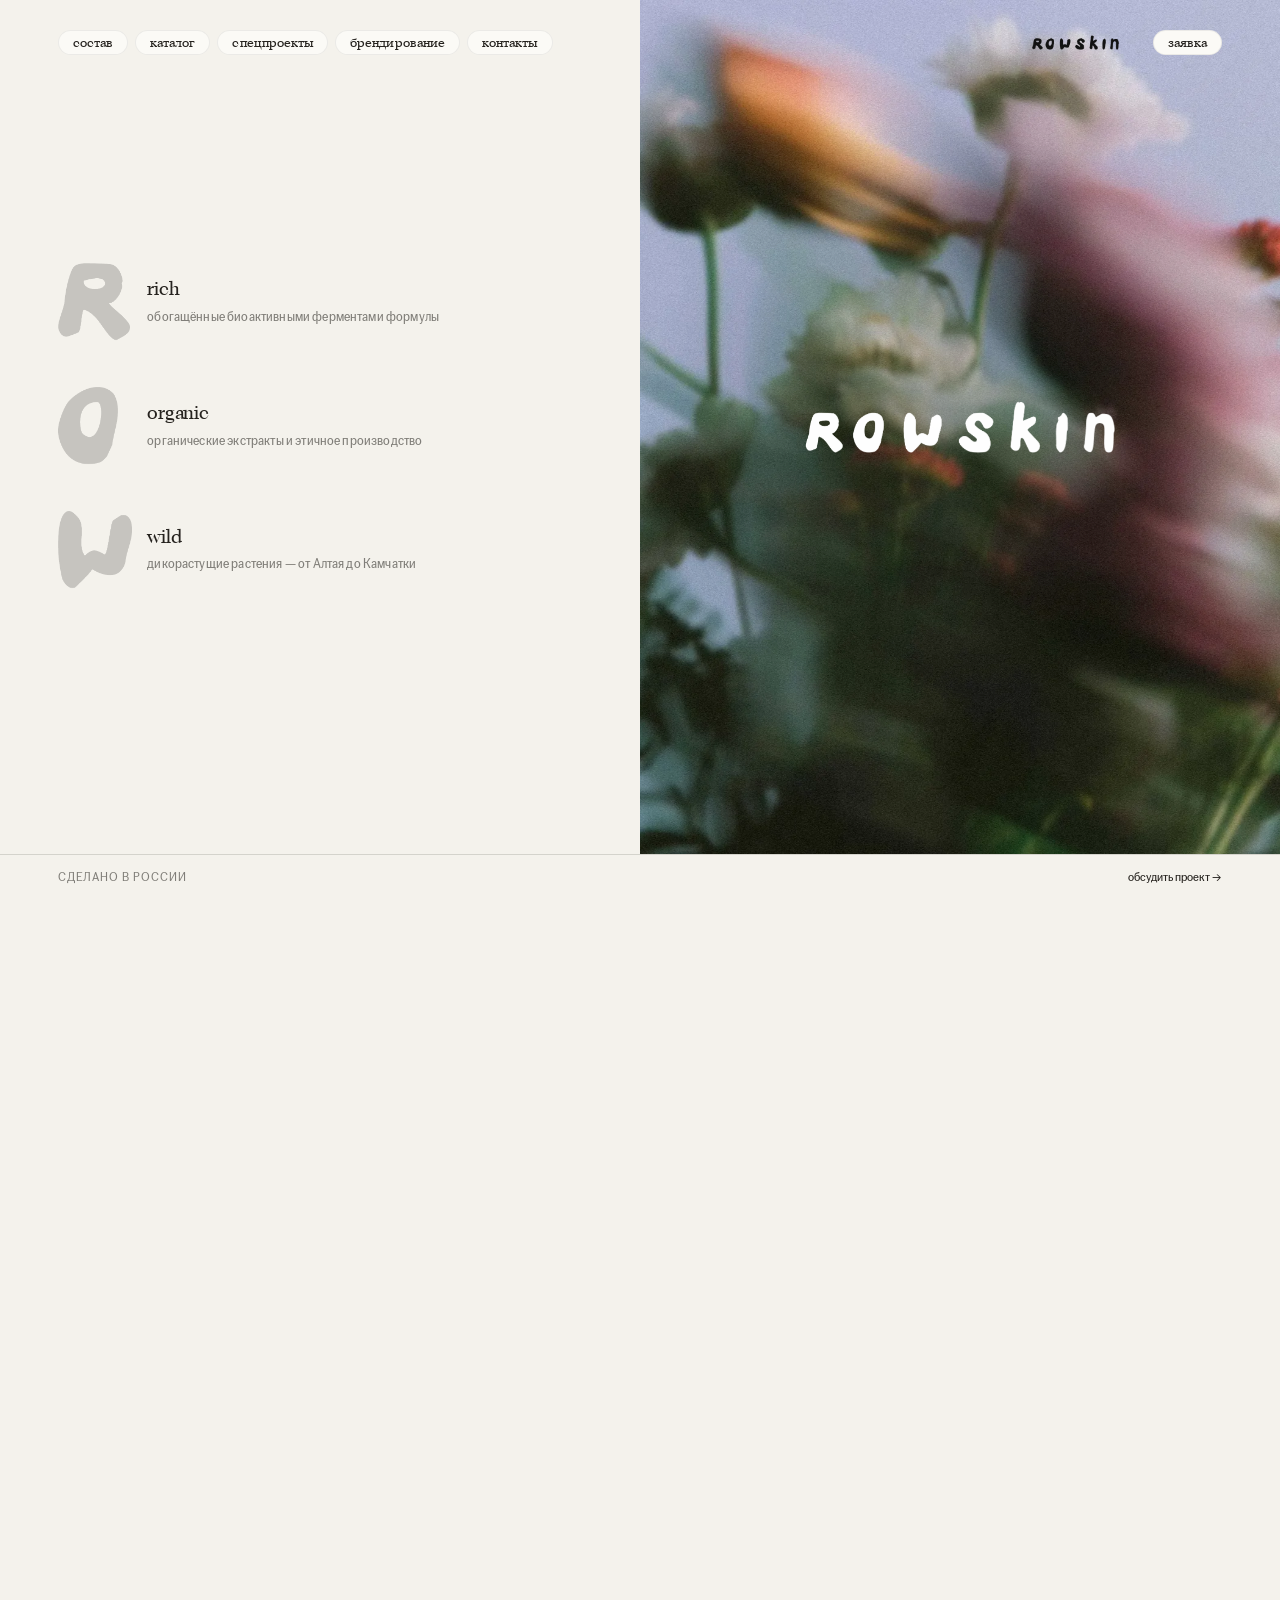
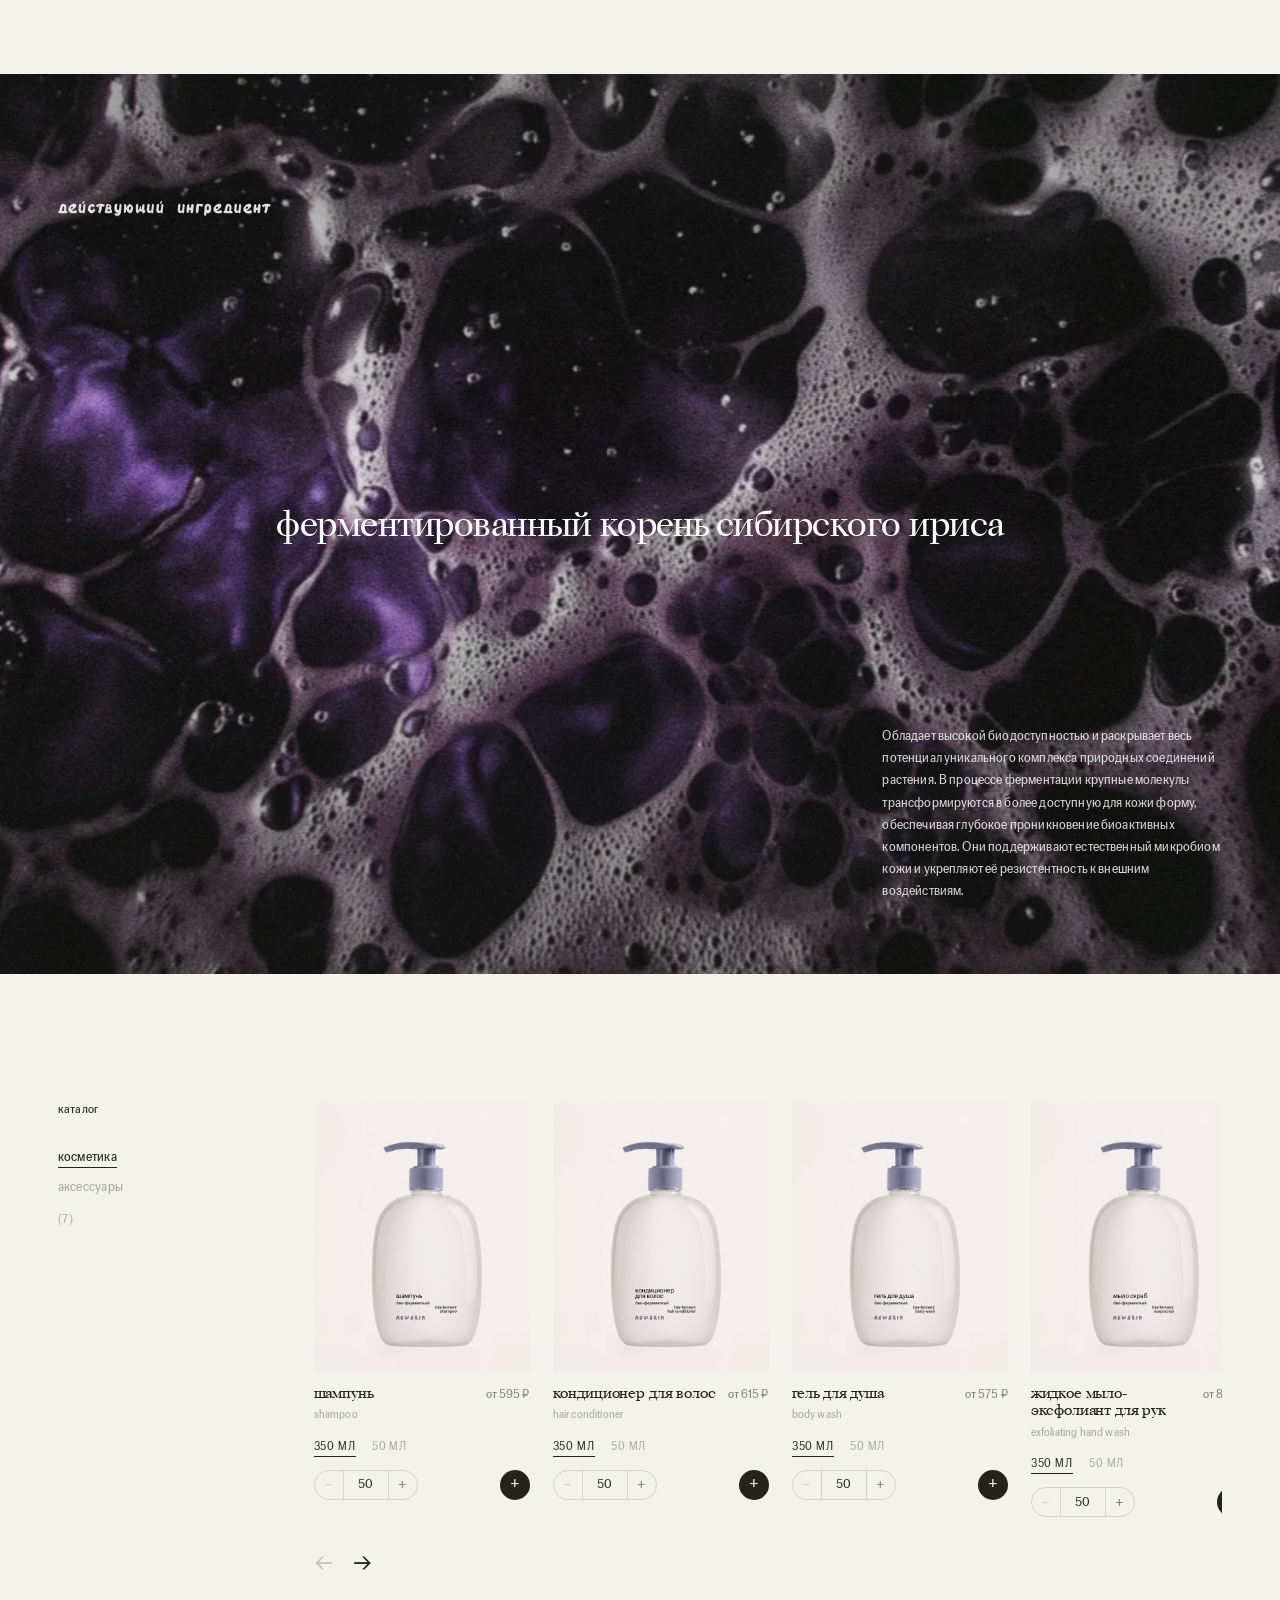
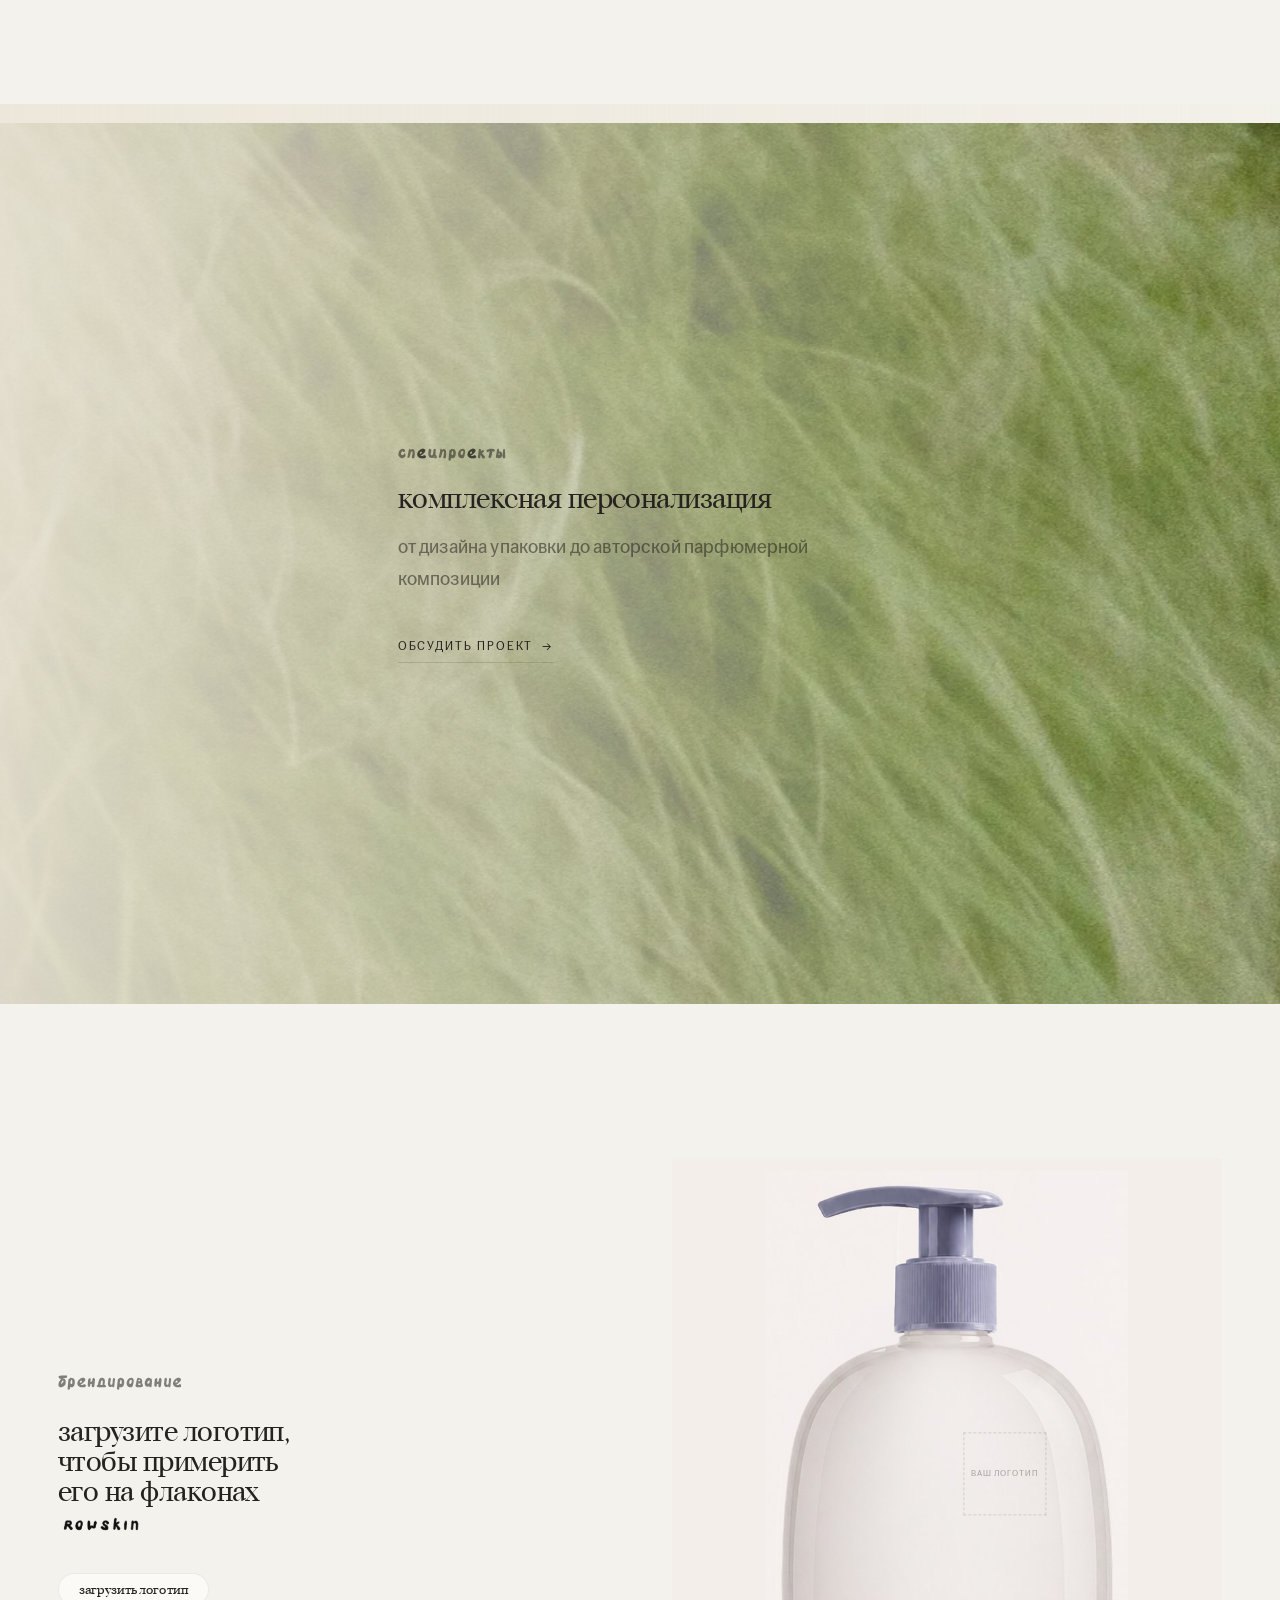
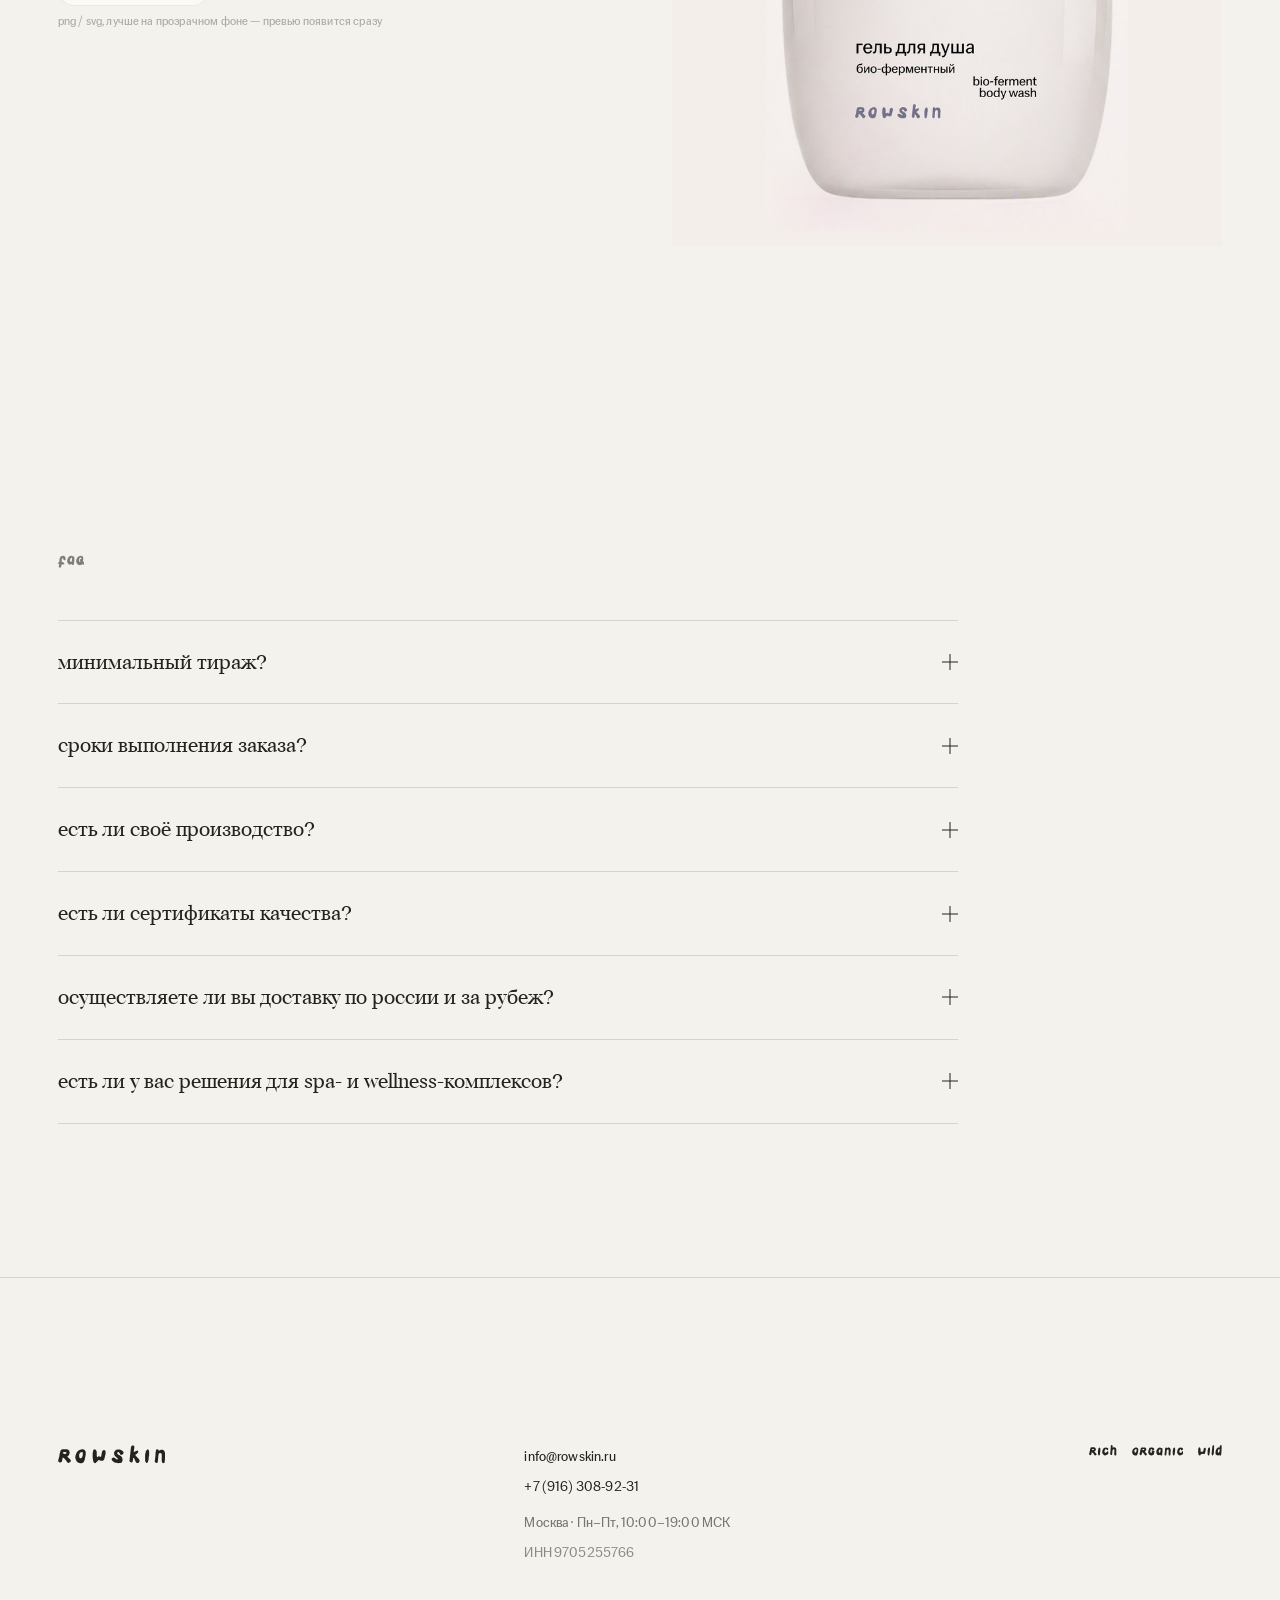
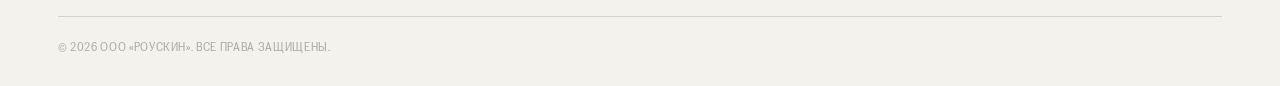
==== commit ccb05456: "Add files via upload" ====
--- a/index.html
+++ b/index.html
@@ -67,7 +67,14 @@
               <p class="hero-sub">для отелей, ресторанов и спа</p>
               <p class="hero-note">с вашим логотипом.</p>
             </div>
-            <a class="hero-shop" href="#catalog">в каталог →</a>
+            <a class="hero-shop" href="#catalog"><span class="sr-only">в каталог</span><svg class="wm wm-catalog" viewBox="0 0 162.21 28.76" fill="currentColor" aria-hidden="true"><path d="M67.75,23.51c-.38-.16-.85-1.96-1.23-1.87l-3.87,1.03c-2.28,0-3.97-2.3-4.67-4.81-.27-.98,0-4.07,0-4.07,0-.87.67-1.94.96-2.72,1.73-4.37,6.62-7.66,10.16-3.78.38-.29.77-.58.96-.49,1.15.39,1.34,2.33,1.44,4.07.19,3.3-.52,11.93-1.29,12.61,0,0-1.89.26-2.46.03ZM65.99,17.17c1.12-.71,1.53-6.79.67-7.81-.56-.66-1.08.42-1.71.71-1.74.82-2.33,6.69-1.75,6.2,0,0,1.8,1.51,2.78.89Z"/>
+  <path d="M103.5,23.51c-.38-.16-.85-1.96-1.23-1.87l-3.87,1.03c-2.28,0-3.97-2.3-4.67-4.81-.27-.98,0-4.07,0-4.07,0-.87.67-1.94.96-2.72,1.73-4.37,6.62-7.66,10.16-3.78.38-.29.77-.58.96-.49,1.15.39,1.34,2.33,1.44,4.07.19,3.3-.52,11.93-1.29,12.61,0,0-1.89.26-2.46.03ZM101.74,17.17c1.12-.71,1.53-6.79.67-7.81-.56-.66-1.08.42-1.71.71-1.74.82-2.33,6.69-1.75,6.2,0,0,1.8,1.51,2.78.89Z"/>
+  <path d="M140.93,21.87c-.6.6-1,1.19-2.09,1.49-5.67,1.39-8.66-2.69-9.16-7.07-.2-1.79,1.29-5.97,2.49-7.46,2.59-2.79,7.46-4.88,10.25-1.59,2.09,3.78,0,8.26-.4,11.84l-1.19,2.69h0l.1.1ZM138.74,9.23c-5.08,0-4.08,6.87-3.28,7.36,3.98,3.68,5.27-7.36,3.28-7.36Z"/>
+  <path d="M117.17,14.81l-1.39,5.73c-.28.88-.9,1.38-1.74,1.58-.32.08-1.44.16-1.7.1s-.55-.22-.82-.75c-.07-.13-.02-1.6-.02-1.6l1.73-7.77,1.49-2.22c.06-.33.04-1.66,2.05-2.81,0,0,3.77-2.46,5.78-1.09.8.55,2.09.96,2.45,2.85.53,3.57.62,7.02.18,10.52-.29,1.92-.5,2.86-.96,3.7-.06.12-3.49.21-3.49.21l-.85-1.11c-.06-.08.05-.53-.06-.54l.25-.99c.72-3.07,2.06-10.24.45-10.7-1.78-.52-2.67,2.83-3.34,4.9Z"/>
+  <path d="M45.22,21.85c-.7,2.59-3.38,1.99-4.28-.2l1.37-13.2c.5-1,.5-2.79,1.79-2.89v.4c1.19-.9,2.49,0,2.69,1.19s-.38,2.35-.08,2.65l4.48-1.89c1.49,0,1.39,1.89.8,3.09-.5.9-3.38,2.29-3.28,2.99,0,.3,2.79,3.18,3.18,3.68,1.29,1.49,2.99,2.59,1.99,4.88-.6,1.49-3.18,2.19-4.38,1.09l-2.59-5.47-.7-.6-.5.2c-.2,1.19,0,2.79-.4,3.88h0v.2h-.1Z"/>
+  <path d="M3.16,23.45c-.29-.1-1.24-.73-1.26-.87l-.57-.03c-1-1.43-.73-2.68-.35-4.02.51-1.81.79-3.56,1.25-5.48l1.17-5.31s.5-1.33.91-1.59c.89-.56,1.15-.8,2.14-.33.55.26.81.47,1.5.36,1.34-.2.32-.34,1.59.18,2.78,1.15,3.95,3.7,3.69,6.13-.09.85-.27,1.6-.87,2.18l1.32,2c1.37,2.08,1.43,5.67-.82,6.34,0,0-8.78.75-9.7.44ZM9.2,11.35c.05-.25.44-1.26.43-1.41-.1-.87-2.54-1.06-3.19-.51-.45.39-.6,2.08-.14,2.44.57.44,1.93-.15,2.29-.33s.53.19.61-.2ZM10.41,17.08c-.7-1.06-1.79-.41-3.01-.71-.29-.07-.49-.5-.75-.36-.69.37-1.2,2.12-.63,2.67.6.58,2.57.22,3.39.26.42.02,1.19-1.59,1.01-1.86Z"/>
+  <path d="M80.43,22.66c-.29-.42-1.14-1.16-1.17-1.66-.03-.58,1.33-3.39,1.45-5.06.13-1.9.31-4.89,1.18-6.73l-3.69,2.59c-1.27.21-1.5-.87-2.15-1.74-.25-.34-.9-.62-.85-1.52.02-.38.59-1,.92-1.19.78-.45,3.43-1.11,3.43-1.11,3.13-1.01,8.78-1.05,11.63.91,0,0,.4.85.46,1.19s-.32,1.01-.58,1.25l-1.71,1.58-2.82-.92c-.29,4.33-.97,10.26-3.84,13.24,0,0-.58.3-.87.07-.23-.18-1.31-.79-1.39-.9Z"/>
+  <path d="M152.15,21.67c-.69,1.28-1.54,2.07-2.2,1.95-.09-.02-.55.09-.92-.14-.05-.03-.73-.67-.71-1.46-.29-.21-.69-.65-.75-1.2l-.23-2.15.92-9.31c.1-1.28.43-2.58,1.58-3.35.59-.39,1.91-.49,2.57-.43.39.63,1.43,0,2.07.29h6.14c.51.22.77,1.25.77,1.81,0,1.02-.76,1.66-1.2,2.38-1.54,2.53-6.08-1.19-6.77-.38,0,0-.11,9.85-1.27,11.99Z"/></svg><span class="hero-shop-arr"> →</span></a>
           </div>
         </div>
       </div>
@@ -87,7 +94,29 @@
   <!-- ACTIVE INGREDIENT — full-bleed feature (delta bg), centered title, right body -->
   <section class="feature" id="ingredients">
     <figure class="feature-bg"><img src="assets/ingredient.webp" alt="" data-parallax="0.16" loading="lazy" /></figure>
-    <p class="label feature-label">действующий ингредиент</p>
+    <p class="label feature-label"><span class="sr-only">действующий ингредиент</span><svg class="wm wm-ingredient" viewBox="0 0 408.41 28.76" fill="currentColor" aria-hidden="true"><path d="M165.07,15.66c.6-2.4.69-4.31.69-7.06,0-1.32-.61-2.54-2.11-2.14-.1.1-1.9,1.3-1.9,1.3-.6.7-1.2,7.9-1.9,7.9-1.75.1.2-5.71-1.22-6.25-2.2-.84-2.43,8.09-4.69,7.74-1.6-.55,1.28-7.98-.82-10.28-1-1.1-1.57-2.11-2.77-.61-1.4,1.9-1.2,7.2-1.2,9.6.1,1,.6,5,1,5.8.5,1,1.7,2.4,2.9,1.8.1-.1,2.2-2.2,2.6-2.6.49-.39,1.06-1.16,1.37-1.66,1.91,1.18,4.95,2.13,6.63.26.04-.05.06-.09.1-.13.15.13.21.27.11.46-.67,1.23-1.96.28-2.31,2.93,1.28,1.55,4.28,1.58,5.29-1.49,1.01-3.08-.56-3.57-1.78-5.57Z"/>
+  <path d="M17.27,19.93c-.3-.3-1.05-.62-1.05-.62-.12-.12-.45-.29-.78-.25.07-1.42.1-2.69.15-3.96.1-.5.4-1,.4-1.4.1-1.5-.03-5.44-1.33-6.44-1.2-1-2.94-1.74-4.54-1.74,0,0-2.25-.25-3.93,1.56-1.14,1.23-1.86,3.6-2.36,5.7-.41,1.73-1.18,4.61-1.36,6.38-.29.11-.57.26-.91.51-1.29.9-1.81,1.46-.62,2.76,1.29,1.5,9.13,1.28,9.92,1.28.36,0,1.32,0,2.33-.02.13.01.27,0,.4,0,1.1-.03,2.18-.08,2.52-.17h.2c.99-.4,1.59-1,1.98-1.5.59-.6-.63-1.68-1.03-2.08ZM7.55,19.06c.51-3.05.96-7.3,1.89-8.38.9-.9,1.97-.5,2.37.7.5,1.33-.22,4.91-.26,7.6-1.52-.1-2.47.05-4,.09Z"/>
+  <path d="M334,19.93c-.3-.3-1.05-.62-1.05-.62-.12-.12-.45-.29-.78-.25.07-1.42.1-2.69.15-3.96.1-.5.4-1,.4-1.4.1-1.5-.03-5.44-1.33-6.44-1.2-1-2.94-1.74-4.54-1.74,0,0-2.25-.25-3.93,1.56-1.14,1.23-1.86,3.6-2.36,5.7-.41,1.73-1.18,4.61-1.36,6.38-.29.11-.57.26-.91.51-1.29.9-1.81,1.46-.62,2.76,1.29,1.5,9.13,1.28,9.92,1.28.36,0,1.32,0,2.33-.02.13.01.27,0,.4,0,1.1-.03,2.18-.08,2.52-.17h.2c.99-.4,1.59-1,1.98-1.5.59-.6-.63-1.68-1.03-2.08ZM324.28,19.06c.51-3.05.96-7.3,1.89-8.38.9-.9,1.97-.5,2.37.7.5,1.33-.22,4.91-.26,7.6-1.52-.1-2.47.05-4,.09Z"/>
+  <path d="M70.82,15.63c.38.46.1,2.93.1,2.93-.18.53-.04,1.49-1.95,2.83-1,.71-4.45,2.6-6.15,1.99-2-.82-3.6-2.04-4.7-4.08s-.5-1.53-.7-2.24,0-3.16.5-4.59c.8-2.35,1.8-4.59,4-5.91,2.2-1.33,5.3-1.63,7.8.51,0,0,.46,1.23.47,1.79.05,3.27-1.38,2.62-3.6,2.88-1.32.16-.64-2.91-1.43-2.41-1.9,1.22-3.44,5.1-2.59,6.81.7,1.4,1.68,1.2,2.38,1.2,1.5,0,2.47-.78,2.47-.78.5-.41.09-1.89.9-2.14,1.37-.43,2.06.68,2.5,1.22Z"/>
+  <path d="M92.24,23.47c-.29-.1-1.24-.74-1.27-.88l-.57-.03c-1-1.44-.73-2.7-.35-4.03.52-1.82.8-3.57,1.25-5.51l1.17-5.33s.5-1.34.92-1.6c.9-.57,1.15-.8,2.15-.33.55.26.81.47,1.5.36,1.35-.21.32-.34,1.6.19,2.79,1.15,3.97,3.71,3.71,6.16-.09.86-.27,1.61-.87,2.19l1.32,2.01c1.38,2.09,1.44,5.7-.83,6.37,0,0-8.82.76-9.74.44ZM98.31,11.32c.05-.25.44-1.27.43-1.41-.1-.87-2.55-1.07-3.2-.51-.45.39-.61,2.09-.14,2.45.57.45,1.94-.15,2.3-.33s.53.19.62-.2ZM99.53,17.08c-.7-1.07-1.8-.41-3.03-.71-.29-.07-.49-.5-.76-.36-.7.37-1.2,2.13-.63,2.68.6.58,2.58.22,3.4.26.42.02,1.19-1.6,1.02-1.87Z"/>
+  <path d="M250.97,21.34c-.02.38-.85,1.23-1.22,1.31-1.16.25-2.08-.46-2.76-1.21-.61-.68-.75-1.16-.66-2.04l.72-8.73c.15-1.5.43-3.07,1.7-3.95.47-.33,1.67-.67,2.23-.56,1.46.31,1.14,2.24,1.03,3.54l-.32,3.79,3.25-1.52.29-3.26c.16-1.87,1.92-3.32,2.88-3.2.29.04.7.48.84.79.72,1.63,1.52.94,1.4,2.2l-.59,6.45-.35,3.25c-.25,2.33-.09,5.36-2.65,5.35-.49,0-1.62-.67-1.62-.67,0,0-.93-.45-.99-.73-.14-.76.27-5.18.27-5.18l-3.07.55-.35,3.82Z"/>
+  <path d="M379.32,21.34c-.02.38-.85,1.23-1.22,1.31-1.16.25-2.08-.46-2.76-1.21-.61-.68-.75-1.16-.66-2.04l.72-8.73c.15-1.5.43-3.07,1.7-3.95.47-.33,1.67-.67,2.23-.56,1.46.31,1.14,2.24,1.03,3.54l-.32,3.79,3.25-1.52.29-3.26c.16-1.87,1.92-3.32,2.88-3.2.29.04.7.48.84.79.72,1.63,1.52.94,1.4,2.2l-.59,6.45-.35,3.25c-.25,2.33-.09,5.36-2.65,5.35-.49,0-1.62-.67-1.62-.67,0,0-.93-.45-.99-.73-.14-.76.27-5.18.27-5.18l-3.07.55-.35,3.82Z"/>
+  <path d="M283.33,28.36s-1.55-.03-1.7-.13c-.17-.12-.37-.58-.59-.75-.39-.29-1,.15-1.03-.46-.1-1.97,1.24-15.17,1.24-15.17.18-.98.4-3.94,1.08-4.71l1.58-.17c.72-1.49,2.08-1.62,3.54-1.39.87.14,1.66.18,2.47.52s1.97.59,2.46,1.34c1.9,2.9,1.95,7.25.71,11.11-.72,2.24-.69,2.42-2.51,4.14-.15.14-.99.94-2.98.94-.15,0-1.76-.33-1.91-.36l-1.02-.58-.07,2.32c-.83,2.98-1.22,3.17-1.29,3.34ZM288.64,16.69c.8-.86.6-9.56-1.84-7.03,0,0-2.15,5.57-1.11,6.87.52.64,1.89,1.3,2.95.16Z"/>
+  <path d="M47.46,21.54l-2.7,1.6c-1.6,0-2.6,0-3.8-1-1.3-1-2-5.2-1.9-6.7,0-.4.54-1.25.64-1.75.08-.49-.2-1.3-.1-1.82.49-2.66.37-3.7.98-5.14.32-.76,1.64-1.21,2.46-1.22.49-.01.99,1.03,1.33,1.34,1.24,1.1-1.31,8.5-.41,10.9.4,1.2,2.4,1.4,3.3.5,1.7-2,.5-11.9,2.7-12.6.6-.2,2.2.8,2.6,1.4.8,1.2.2,1.7,0,2.8-.2,2-.4,4-.6,6-.2,2,0,3.9-.6,6-.2.9-.7,1.8-1.6,1.8-1.9,0-1.7-1-2.4-2h.1v-.1Z"/>
+  <path d="M178.65,21.54l-2.7,1.6c-1.6,0-2.6,0-3.8-1-1.3-1-2-5.2-1.9-6.7,0-.4.54-1.25.64-1.75.08-.49-.2-1.3-.1-1.82.49-2.66.37-3.7.98-5.14.32-.76,1.64-1.21,2.46-1.22.49-.01.99,1.03,1.33,1.34,1.24,1.1-1.31,8.5-.41,10.9.4,1.2,2.4,1.4,3.3.5,1.7-2,.5-11.9,2.7-12.6.6-.2,2.2.8,2.6,1.4.8,1.2.2,1.7,0,2.8-.2,2-.4,4-.6,6-.2,2,0,3.9-.6,6-.2.9-.7,1.8-1.6,1.8-1.9,0-1.7-1-2.4-2h.1v-.1Z"/>
+  <path d="M196.7,21.54l-2.7,1.6c-1.6,0-2.6,0-3.8-1-1.3-1-2-5.2-1.9-6.7,0-.4.54-1.25.64-1.75.08-.49-.2-1.3-.1-1.82.49-2.66.37-3.7.98-5.14.32-.76,1.64-1.21,2.46-1.22.49-.01.99,1.03,1.33,1.34,1.24,1.1-1.31,8.5-.41,10.9.4,1.2,2.4,1.4,3.3.5,1.7-2,.5-11.9,2.7-12.6.6-.2,2.2.8,2.6,1.4.8,1.2.2,1.7,0,2.8-.2,2-.4,4-.6,6-.2,2,0,3.9-.6,6-.2.9-.7,1.8-1.6,1.8-1.9,0-1.7-1-2.4-2h.1v-.1Z"/>
+  <path d="M237.73,21.54l-2.7,1.6c-1.6,0-2.6,0-3.8-1-1.3-1-2-5.2-1.9-6.7,0-.4.54-1.25.64-1.75.08-.49-.2-1.3-.1-1.82.49-2.66.37-3.7.98-5.14.32-.76,1.64-1.21,2.46-1.22.49-.01.99,1.03,1.33,1.34,1.24,1.1-1.31,8.5-.41,10.9.4,1.2,2.4,1.4,3.3.5,1.7-2,.5-11.9,2.7-12.6.6-.2,2.2.8,2.6,1.4.8,1.2.2,1.7,0,2.8-.2,2-.4,4-.6,6-.2,2,0,3.9-.6,6-.2.9-.7,1.8-1.6,1.8-1.9,0-1.7-1-2.4-2h.1v-.1Z"/>
+  <path d="M345.93,21.54l-2.7,1.6c-1.6,0-2.6,0-3.8-1-1.3-1-2-5.2-1.9-6.7,0-.4.54-1.25.64-1.75.08-.49-.2-1.3-.1-1.82.49-2.66.37-3.7.98-5.14.32-.76,1.64-1.21,2.46-1.22.49-.01.99,1.03,1.33,1.34,1.24,1.1-1.31,8.5-.41,10.9.4,1.2,2.4,1.4,3.3.5,1.7-2,.5-11.9,2.7-12.6.6-.2,2.2.8,2.6,1.4.8,1.2.2,1.7,0,2.8-.2,2-.4,4-.6,6-.2,2,0,3.9-.6,6-.2.9-.7,1.8-1.6,1.8-1.9,0-1.7-1-2.4-2h.1v-.1Z"/>
+  <path d="M109.61,27.39c-.35-.31-1.67-2.37-1.19-2.85.25-.24.51-.48.72-.56.43-.17,1.81-.32,1.81-.32,1.47-.15,3.11,1.05,3.88-.73-1.68-.41-3.1-1.1-4.51-2.12-1.15-.83-1.6-2.25-1.99-3.53-.68-2.19-.31-6.07.24-8.29.25-1,.35-2.17,1.08-3.01.5-.57,1.7-.54,2.54-.36.48.11,1.79,1.05,1.7,1.54-.71,3.69-2.19,9.96,1.98,10.16.64.03,1.03-1.37,1.15-1.93.56-2.58.93-5.09,1.03-7.72.03-.91-.1-1.35.95-1.84.55-.25,1.39-.14,2.03.4,1.31,1.12.9,2.51.87,3.97l-.6,6.75c-.6,3.58-.09,7.3-3.09,9.88-3.25,2.8-7.66,1.37-8.59.56Z"/>
+  <path d="M140.1,23.1c-1.26.8-2.52.78-3.82-.01l-2.7-1.65c-1.06-.65-1.35-2.74-1.57-4.11h-1.51c-.02,3.06.17,5.62-2.87,5.45-.32-.02-1.14-.6-1.14-.6-.75-1.22-.29-2.87-.25-4.37l.57-8.06c0-1.03-.03-2.57.5-3.44.23-.37,1.73-.7,2.17-.57.62.18,1.28,1.44,1.44,2.06.3,1.15.07,2.98,0,4.83l1.3.06c.2-2.38.97-3.57,2.7-5.31.8-.8,2.07-2.18,3.38-1.81,1.5.57,2.5,1.8,3.66,2.82,2.42,2.14,2.52,6.67,1.45,9.37l-1.2,3.05s-1.13,1.67-2.11,2.29ZM138.47,6.32h-.16s.16,0,.16,0l.16.02h.16s-.16,0-.16,0l-.16-.02ZM138.22,17.04c.8-.78,1.36-2.34,1.58-3.42.39-1.94-.38-2.75-2.17-3.3l-1.48,3.45c-.29.88-.51,1.3.06,2.27.33.54,1.13,1.86,2.01,1ZM142.44,20.28l-.06.37.06-.37Z"/>
+  <path d="M50.67,2.35c-.59,1.46-2.15,2.86-3.78,2.98-.84.06-.79-1.2-.52-1.7.93-1.69,2.18-3.22,4.14-3.43l.15,2.15Z"/>
+  <path d="M199.72,2.35c-.59,1.46-2.15,2.86-3.78,2.98-.84.06-.79-1.2-.52-1.7.93-1.69,2.18-3.22,4.14-3.43l.15,2.15Z"/>
+  <path d="M78.27,22.68c-.29-.42-1.15-1.16-1.17-1.67-.03-.58,1.34-3.41,1.45-5.08.13-1.91.31-4.91,1.18-6.76l-3.71,2.61c-1.28.21-1.5-.87-2.16-1.75-.25-.34-.91-.62-.85-1.53.02-.38.6-1.01.92-1.2.78-.46,3.45-1.12,3.45-1.12,3.14-1.02,8.82-1.05,11.69.92,0,0,.4.85.46,1.19s-.32,1.01-.59,1.26l-1.72,1.58-2.83-.93c-.29,4.35-.97,10.31-3.86,13.31,0,0-.58.3-.87.07-.23-.18-1.32-.8-1.4-.9Z"/>
+  <path d="M396.6,22.68c-.29-.42-1.15-1.16-1.17-1.67-.03-.58,1.34-3.41,1.45-5.08.13-1.91.31-4.91,1.18-6.76l-3.71,2.61c-1.28.21-1.5-.87-2.16-1.75-.25-.34-.91-.62-.85-1.53.02-.38.6-1.01.92-1.2.78-.46,3.45-1.12,3.45-1.12,3.14-1.02,8.82-1.05,11.69.92,0,0,.4.85.46,1.19s-.32,1.01-.59,1.26l-1.72,1.58-2.83-.93c-.29,4.35-.97,10.31-3.86,13.31,0,0-.58.3-.87.07-.23-.18-1.32-.8-1.4-.9Z"/>
+  <path d="M26.18,18.61c2.03.52,3.02.55,4.91.08.98-1,2.31-1.17,3.53-.59s1.73,1.7,1.67,2.71c-.05.78-.53,1.55-1.39,1.99-2.51,1.29-5.85.84-8.69.46-3.15-.43-5.77-2.74-6.45-5.86-.47-2.18,1.14-6.01,2.71-7.75,1.56-1.72,3.31-2.86,5.48-3.71,2.6-1.01,6.76-.29,7.09,2.54-.11,1.98-1.29,3.67-2.69,4.93l-1.94,1.75c-1.08.97-3.49,2.79-4.77,3.33-.44-.21-2.89-2.32-2.62-2.56.95-.87,4.66-1.38,4.66-1.38,1.12-1.26.95-3.11.24-3.59-1.1-.74-1.28-1.2-2.9,1.23-.99,1.49-.22,3.44.1,5.13l1.05,1.31Z"/>
+  <path d="M304.56,18.61c2.03.52,3.02.55,4.91.08.98-1,2.31-1.17,3.53-.59s1.73,1.7,1.67,2.71c-.05.78-.53,1.55-1.39,1.99-2.51,1.29-5.85.84-8.69.46-3.15-.43-5.77-2.74-6.45-5.86-.47-2.18,1.14-6.01,2.71-7.75,1.56-1.72,3.31-2.86,5.48-3.71,2.6-1.01,6.76-.29,7.09,2.54-.11,1.98-1.29,3.67-2.69,4.93l-1.94,1.75c-1.08.97-3.49,2.79-4.77,3.33-.44-.21-2.89-2.32-2.62-2.56.95-.87,4.66-1.38,4.66-1.38,1.12-1.26.95-3.11.24-3.59-1.1-.74-1.28-1.2-2.9,1.23-.99,1.49-.22,3.44.1,5.13l1.05,1.31Z"/>
+  <path d="M361.89,18.61c2.03.52,3.02.55,4.91.08.98-1,2.31-1.17,3.53-.59s1.73,1.7,1.67,2.71c-.05.78-.53,1.55-1.39,1.99-2.51,1.29-5.85.84-8.69.46-3.15-.43-5.77-2.74-6.45-5.86-.47-2.18,1.14-6.01,2.71-7.75,1.56-1.72,3.31-2.86,5.48-3.71,2.6-1.01,6.76-.29,7.09,2.54-.11,1.98-1.29,3.67-2.69,4.93l-1.94,1.75c-1.08.97-3.49,2.79-4.77,3.33-.44-.21-2.89-2.32-2.62-2.56.95-.87,4.66-1.38,4.66-1.38,1.12-1.26.95-3.11.24-3.59-1.1-.74-1.28-1.2-2.9,1.23-.99,1.49-.22,3.44.1,5.13l1.05,1.31Z"/>
+  <path d="M268.98,21.69c-.69,1.29-1.54,2.08-2.21,1.96-.09-.02-.55.09-.93-.14-.05-.03-.73-.68-.71-1.47-.3-.21-.69-.66-.75-1.21l-.23-2.16.93-9.36c.1-1.29.43-2.59,1.59-3.36.59-.39,1.91-.5,2.58-.43.39.64,1.44,0,2.08.29h6.17c.51.22.77,1.26.77,1.82,0,1.02-.77,1.67-1.2,2.39-1.55,2.54-6.11-1.19-6.81-.38,0,0-.11,9.89-1.27,12.05Z"/></svg></p>
     <h2 class="ing-title feature-title">ферментированный корень сибирского ириса</h2>
     <div class="feature-aside">
       <p class="ing-body feature-body">Обладает высокой биодоступностью и раскрывает весь потенциал уникального комплекса природных соединений растения. В процессе ферментации крупные молекулы трансформируются в более доступную для кожи форму, обеспечивая глубокое проникновение биоактивных компонентов. Они поддерживают естественный микробиом кожи и укрепляют её резистентность к внешним воздействиям.</p>
@@ -116,7 +145,22 @@
   <section class="special-sec" id="special">
     <div class="media-parallax special-bg"><img src="assets/special-grass.webp" alt="" data-parallax="0.2" loading="lazy" /></div>
     <div class="container special-card">
-      <p class="label"><span>спецпроекты</span><span class="lat">bespoke</span></p>
+      <p class="label"><span class="sr-only">спецпроекты</span><svg class="wm wm-special" viewBox="0 0 207.43 28.76" fill="currentColor" aria-hidden="true"><path d="M14.23,15.61c.38.46.1,2.93.1,2.93-.18.53-.04,1.49-1.95,2.83-1,.71-4.45,2.6-6.15,1.99-2-.82-3.6-2.04-4.7-4.08-1.1-2.04-.5-1.53-.7-2.24s0-3.16.5-4.59c.8-2.35,1.8-4.59,4-5.91,2.2-1.33,5.3-1.63,7.8.51,0,0,.46,1.23.47,1.79.05,3.27-1.38,2.62-3.6,2.88-1.32.16-.64-2.91-1.43-2.41-1.9,1.22-3.44,5.1-2.59,6.81.7,1.4,1.68,1.2,2.38,1.2,1.5,0,2.47-.78,2.47-.78.5-.41.09-1.89.9-2.14,1.37-.43,2.06.68,2.5,1.22Z"/>
+  <path d="M100.28,28.35s-1.55-.03-1.7-.13c-.17-.12-.37-.58-.59-.75-.39-.29-1,.15-1.03-.46-.1-1.97,1.24-15.17,1.24-15.17.18-.98.4-3.94,1.08-4.71l1.58-.17c.72-1.49,2.08-1.62,3.54-1.39.87.14,1.66.18,2.47.52s1.97.59,2.46,1.34c1.9,2.9,1.95,7.25.71,11.11-.72,2.24-.69,2.42-2.51,4.14-.15.14-.99.94-2.98.94-.15,0-1.76-.33-1.91-.36l-1.02-.58-.07,2.32c-.83,2.98-1.22,3.17-1.29,3.34ZM105.59,16.68c.8-.86.6-9.56-1.84-7.03,0,0-2.15,5.57-1.11,6.87.52.64,1.89,1.3,2.95.16Z"/>
+  <path d="M126.41,21.88c-.6.6-1,1.2-2.1,1.5-5.7,1.4-8.7-2.7-9.2-7.1-.2-1.8,1.3-6,2.5-7.5,2.6-2.8,7.5-4.9,10.3-1.6,2.1,3.8,0,8.3-.4,11.9l-1.2,2.7h0l.1.1ZM124.21,9.18c-5.1,0-4.1,6.9-3.3,7.4,4,3.7,5.3-7.4,3.3-7.4Z"/>
+  <path d="M157.61,21.86c-.7,2.6-3.4,2-4.3-.2l1.38-13.26c.5-1,.5-2.8,1.8-2.9v.4c1.2-.9,2.5,0,2.7,1.2s-.38,2.36-.08,2.66l4.5-1.9c1.5,0,1.4,1.9.8,3.1-.5.9-3.4,2.3-3.3,3,0,.3,2.8,3.2,3.2,3.7,1.3,1.5,3,2.6,2,4.9-.6,1.5-3.2,2.2-4.4,1.1l-2.6-5.5-.7-.6-.5.2c-.2,1.2,0,2.8-.4,3.9h0v.2h-.1Z"/>
+  <path d="M23.83,15.15l-1.4,5.76c-.28.88-.9,1.39-1.74,1.59-.33.08-1.44.16-1.71.1s-.55-.22-.82-.76c-.07-.13-.02-1.61-.02-1.61l1.74-7.81,1.08-5.94c.06-.33.57-.89.89-.97.8-.18,1.83.87,1.97,2.06,0,0,3.4-2.67,5.41-1.3.8.55,2.1.96,2.46,2.86.53,3.58.62,7.05.18,10.57-.29,1.93-.51,2.87-.97,3.72-.06.12-3.51.21-3.51.21l-.85-1.11c-.06-.08.05-.53-.06-.54l.25-.99c.72-3.08,2.07-10.29.45-10.75-1.79-.52-2.69,2.84-3.35,4.92Z"/>
+  <path d="M84.12,15.15l-1.4,5.76c-.28.88-.9,1.39-1.74,1.59-.33.08-1.44.16-1.71.1s-.55-.22-.82-.76c-.07-.13-.02-1.61-.02-1.61l1.74-7.81,1.08-5.94c.06-.33.57-.89.89-.97.8-.18,1.83.87,1.97,2.06,0,0,3.4-2.67,5.41-1.3.8.55,2.1.96,2.46,2.86.53,3.58.62,7.05.18,10.57-.29,1.93-.51,2.87-.97,3.72-.06.12-3.51.21-3.51.21l-.85-1.11c-.06-.08.05-.53-.06-.54l.25-.99c.72-3.08,2.07-10.29.45-10.75-1.79-.52-2.69,2.84-3.35,4.92Z"/>
+  <path d="M71.73,15.93l.52-5.35c.1-1.52.22-1.69.22-4.22,0-.8-2.98-.8-3.47-.54-.93.51-.95,1.02-.98,1.97-.09,2.75-.41,5.37-.91,8.05-.11.58-1.66,2.21-2.22,2.18-3.69-.21-1.58-5.23-.73-10.66.08-.5-1.74-1.63-2.17-1.74-.74-.19-1.81-.22-2.25.37-.64.87-1.22,4.11-1.44,5.16-.49,2.31-.53,4.44.06,6.72.35,1.34.95,2.72,1.97,3.58,1.25,1.06,3.4,1.57,5.02,1.57,2.48.13,3.97-1.83,4.92-3.31.32.14.42.61.31.88-.51,1.24-1.64-.11-1.66,2.43,1.46,1.31,5.31.7,5.57-1.13.33-2.36-1.28-3.95-2.77-5.96Z"/>
+  <g>
+    <path d="M205.6,21.9c-.03.36-.05.98-.34,1.41,0,0-.73.26-1.09.29-.64.06-2.03.15-2.6-.16-.28-.15-.72-.94-.72-.94l-.19-1.8.18-4.47c.11-2.71.11-5.3.62-8.02l.87-2.19c.07-.19.62-.61.77-.5l.5.37c1.16-.14,1.16,1.03,1.29,1.94l.4,2.84.36,9.03s0,1.6-.04,2.2Z"/>
+    <path d="M197.98,21.74c-1.44,2.12-5.43,2.36-7.17.68-.42.09-1.44.27-1.44.27,0,0-.78.03-1.05-.11-1.09-.57-.7-2.5-.37-3.84.8-3.24,1.24-5.95,1.67-9.14.21-1.56-.05-3.02,1.24-3.99.44-.33,2.51.17,2.78.63l.03,3.37c0,.09-.25.57-.25.67,0,.33,5.15-1.17,6.42,4.36.34,1.47.88,3.06-.1,4.5l-1.77,2.61ZM192.52,17.16c1.5.44,2.23-.08,3.22-1.67.03-.62-.82-1.18-1.29-1.23-.63-.07-1.39.06-1.65.8l-.28,2.1Z"/>
+  </g>
+  <path d="M43.42,18.6c2.03.52,3.02.55,4.91.08.98-1,2.31-1.17,3.53-.59s1.73,1.7,1.67,2.71c-.05.78-.53,1.55-1.39,1.99-2.51,1.29-5.85.84-8.69.46-3.15-.43-5.77-2.74-6.45-5.86-.47-2.18,1.14-6.01,2.71-7.75,1.56-1.72,3.31-2.86,5.48-3.71,2.6-1.01,6.76-.29,7.09,2.54-.11,1.98-1.29,3.67-2.69,4.93l-1.94,1.75c-1.08.97-2.22,1.88-3.5,2.42-.44-.21-3.94-.02-3.67-.27.95-.87,4.45-2.76,4.45-2.76,1.12-1.26.95-3.11.24-3.59-1.1-.74-1.28-1.2-2.9,1.23-.99,1.49-.22,3.44.1,5.13l1.05,1.31Z"/>
+  <path d="M139.76,18.6c2.03.52,3.02.55,4.91.08.98-1,2.31-1.17,3.53-.59s1.73,1.7,1.67,2.71c-.05.78-.53,1.55-1.39,1.99-2.51,1.29-5.85.84-8.69.46-3.15-.43-5.77-2.74-6.45-5.86-.47-2.18,1.14-6.01,2.71-7.75,1.56-1.72,3.31-2.86,5.48-3.71,2.6-1.01,6.76-.29,7.09,2.54-.11,1.98-1.29,3.67-2.69,4.93l-1.94,1.75c-1.08.97-2.22,1.88-3.5,2.42-.44-.21-3.94-.02-3.67-.27.95-.87,4.45-2.76,4.45-2.76,1.12-1.26.95-3.11.24-3.59-1.1-.74-1.28-1.2-2.9,1.23-.99,1.49-.22,3.44.1,5.13l1.05,1.31Z"/>
+  <path d="M174.61,22.67c-.29-.42-1.15-1.16-1.17-1.67-.03-.58,1.34-3.41,1.45-5.08.13-1.91.31-4.91,1.18-6.76l-3.71,2.61c-1.28.21-1.5-.87-2.16-1.75-.25-.34-.91-.62-.85-1.53.02-.38.6-1.01.92-1.2.78-.46,3.45-1.12,3.45-1.12,3.14-1.02,8.82-1.05,11.69.92,0,0,.4.85.46,1.19s-.32,1.01-.59,1.26l-1.72,1.58-2.83-.93c-.29,4.35-.97,10.31-3.86,13.31,0,0-.58.3-.87.07-.23-.18-1.32-.8-1.4-.9Z"/>
+  <path d="M139.76,18.6c2.03.52,3.02.55,4.91.08.98-1,2.31-1.17,3.53-.59s1.73,1.7,1.67,2.71c-.05.78-.53,1.55-1.39,1.99-2.51,1.29-5.85.84-8.69.46-3.15-.43-5.77-2.74-6.45-5.86-.47-2.18,1.14-6.01,2.71-7.75,1.56-1.72,3.31-2.86,5.48-3.71,2.6-1.01,6.76-.29,7.09,2.54-.11,1.98-1.29,3.67-2.69,4.93l-1.94,1.75c-1.08.97-3.49,2.79-4.77,3.33-.44-.21-2.89-2.32-2.62-2.56.95-.87,4.66-1.38,4.66-1.38,1.12-1.26.95-3.11.24-3.59-1.1-.74-1.28-1.2-2.9,1.23-.99,1.49-.22,3.44.1,5.13l1.05,1.31Z"/>
+  <path d="M43.42,18.6c2.03.52,3.02.55,4.91.08.98-1,2.31-1.17,3.53-.59s1.73,1.7,1.67,2.71c-.05.78-.53,1.55-1.39,1.99-2.51,1.29-5.85.84-8.69.46-3.15-.43-5.77-2.74-6.45-5.86-.47-2.18,1.14-6.01,2.71-7.75,1.56-1.72,3.31-2.86,5.48-3.71,2.6-1.01,6.76-.29,7.09,2.54-.11,1.98-1.29,3.67-2.69,4.93l-1.94,1.75c-1.08.97-3.49,2.79-4.77,3.33-.44-.21-2.89-2.32-2.62-2.56.95-.87,4.66-1.38,4.66-1.38,1.12-1.26.95-3.11.24-3.59-1.1-.74-1.28-1.2-2.9,1.23-.99,1.49-.22,3.44.1,5.13l1.05,1.31Z"/></svg><span class="lat">bespoke</span></p>
       <h2 class="h2 special-title"><em class="it">комплексная</em> персонализация</h2>
       <p class="special-body">от дизайна упаковки до авторской парфюмерной композиции</p>
       <button class="link-arrow" type="button" data-inquire>обсудить проект <span>→</span></button>
@@ -127,7 +171,19 @@
   <section class="section branding-sec" id="branding">
     <div class="container branding-grid">
       <div class="branding-copy">
-        <p class="label"><span>брендирование</span><span class="lat">white label</span></p>
+        <p class="label"><span class="sr-only">брендирование</span><svg class="wm wm-branding" viewBox="0 0 237.51 28.76" fill="currentColor" aria-hidden="true"><path d="M91.17,19.92c-.3-.3-1.05-.62-1.05-.62-.12-.12-.45-.29-.78-.25.07-1.42.1-2.69.15-3.96.1-.5.4-1,.4-1.4.1-1.5-.03-5.44-1.33-6.44-1.2-1-2.94-1.74-4.54-1.74,0,0-2.25-.25-3.93,1.56-1.14,1.23-1.86,3.6-2.36,5.7-.41,1.73-1.18,4.61-1.36,6.38-.29.11-.57.26-.91.51-1.29.9-1.81,1.46-.62,2.76,1.29,1.5,9.13,1.28,9.92,1.28.36,0,1.32,0,2.33-.02.13.01.27,0,.4,0,1.1-.03,2.18-.08,2.52-.17h.2c.99-.4,1.59-1,1.98-1.5.59-.6-.63-1.68-1.03-2.08h.01ZM81.45,19.05c.51-3.05.96-7.3,1.89-8.38.9-.9,1.97-.5,2.37.7.5,1.33-.22,4.91-.26,7.6-1.52-.1-2.47.05-4,.09h0Z"/>
+  <path d="M151.27,23.46c-.29-.1-1.24-.74-1.27-.88l-.57-.03c-1-1.44-.73-2.7-.35-4.03.52-1.82.8-3.57,1.25-5.51l1.17-5.33s.5-1.34.92-1.6c.9-.57,1.15-.8,2.15-.33.55.26.81.47,1.5.36,1.35-.21.32-.34,1.6.19,2.79,1.15,3.97,3.71,3.71,6.16-.09.86-.27,1.61-.87,2.19l1.32,2.01c1.38,2.09,1.44,5.7-.83,6.37,0,0-8.82.76-9.74.44h.01ZM157.34,11.3c.05-.25.44-1.27.43-1.41-.1-.87-2.55-1.07-3.2-.51-.45.39-.61,2.09-.14,2.45.57.45,1.94-.15,2.3-.33s.53.19.62-.2h0ZM158.56,17.07c-.7-1.07-1.8-.41-3.03-.71-.29-.07-.49-.5-.76-.36-.7.37-1.2,2.13-.63,2.68.6.58,2.58.22,3.4.26.42.02,1.19-1.6,1.02-1.87Z"/>
+  <path d="M61.57,21.33c-.02.38-.85,1.23-1.22,1.31-1.16.25-2.08-.46-2.76-1.21-.61-.68-.75-1.16-.66-2.04l.72-8.73c.15-1.5.43-3.07,1.7-3.95.47-.33,1.67-.67,2.23-.56,1.46.31,1.14,2.24,1.03,3.54l-.32,3.79,3.25-1.52.29-3.26c.16-1.87,1.92-3.32,2.88-3.2.29.04.7.48.84.79.72,1.63,1.52.94,1.4,2.2l-.59,6.45-.35,3.25c-.25,2.33-.09,5.36-2.65,5.35-.49,0-1.62-.67-1.62-.67,0,0-.93-.45-.99-.73-.14-.76.27-5.18.27-5.18l-3.07.55-.35,3.82h-.03Z"/>
+  <path d="M189.25,21.33c-.02.38-.85,1.23-1.22,1.31-1.16.25-2.08-.46-2.76-1.21-.61-.68-.75-1.16-.66-2.04l.72-8.73c.15-1.5.43-3.07,1.7-3.95.47-.33,1.67-.67,2.23-.56,1.46.31,1.14,2.24,1.03,3.54l-.32,3.79,3.25-1.52.29-3.26c.16-1.87,1.92-3.32,2.88-3.2.29.04.7.48.84.79.72,1.63,1.52.94,1.4,2.2l-.59,6.45-.35,3.25c-.25,2.33-.09,5.36-2.65,5.35-.49,0-1.62-.67-1.62-.67,0,0-.93-.45-.99-.73-.14-.76.27-5.18.27-5.18l-3.07.55-.35,3.82h-.03Z"/>
+  <path d="M116.43,28.35s-1.55-.03-1.7-.13c-.17-.12-.37-.58-.59-.75-.39-.29-1,.15-1.03-.46-.1-1.97,1.24-15.17,1.24-15.17.18-.98.4-3.94,1.08-4.71l1.58-.17c.72-1.49,2.08-1.62,3.54-1.39.87.14,1.66.18,2.47.52s1.97.59,2.46,1.34c1.9,2.9,1.95,7.25.71,11.11-.72,2.24-.69,2.42-2.51,4.14-.15.14-.99.94-2.98.94-.15,0-1.76-.33-1.91-.36l-1.02-.58-.07,2.32c-.83,2.98-1.22,3.17-1.29,3.34h.02ZM121.74,16.68c.8-.86.6-9.56-1.84-7.03,0,0-2.15,5.57-1.11,6.87.52.64,1.89,1.3,2.95.16Z"/>
+  <path d="M21.77,28.35s-1.55-.03-1.7-.13c-.17-.12-.37-.58-.59-.75-.39-.29-1,.15-1.03-.46-.1-1.97,1.24-15.17,1.24-15.17.18-.98.4-3.94,1.08-4.71l1.58-.17c.72-1.49,2.08-1.62,3.54-1.39.87.14,1.66.18,2.47.52s1.97.59,2.46,1.34c1.9,2.9,1.95,7.25.71,11.11-.72,2.24-.69,2.42-2.51,4.14-.15.14-.99.94-2.98.94-.15,0-1.76-.33-1.91-.36l-1.02-.58-.07,2.32c-.83,2.98-1.22,3.17-1.29,3.34h.02ZM27.08,16.68c.8-.86.6-9.56-1.84-7.03,0,0-2.15,5.57-1.11,6.87.52.64,1.89,1.3,2.95.16Z"/>
+  <path d="M176.26,23.53c-.38-.16-.85-1.97-1.24-1.88l-3.88,1.03c-2.29,0-3.99-2.31-4.69-4.84-.27-.99,0-4.09,0-4.09,0-.88.67-1.95.96-2.73,1.73-4.39,6.65-7.7,10.21-3.8.39-.29.77-.58.96-.49,1.16.39,1.35,2.34,1.45,4.09.19,3.31-.52,11.99-1.29,12.67,0,0-1.9.26-2.48.03h0ZM174.77,16.18c1.13-.71,1.4-5.01.54-6.03-.56-.67-1.16.39-1.73.78-3.37,2.73-2.45,5.82-1.87,5.33,0,0,2.08.54,3.07-.08h-.01Z"/>
+  <path d="M142.81,21.88c-.6.6-1,1.2-2.1,1.5-5.7,1.4-8.7-2.7-9.2-7.1-.2-1.8,1.3-6,2.5-7.5,2.6-2.8,7.5-4.9,10.3-1.6,2.1,3.8,0,8.3-.4,11.9l-1.2,2.7h0l.1.1h0ZM140.61,9.18c-5.1,0-4.1,6.9-3.3,7.4,4,3.7,5.3-7.4,3.3-7.4Z"/>
+  <path d="M11.32,20.88s-.82.92-.73,1.09l-1.05.76s-1.26.27-2.21.66c-1.07.43-3.55.08-4.51-.61-4.44-3.24-.61-10.91,3.24-14.89l-3.14-1.36c-.71-.42-1.65-1.3-2.03-2.08-.25-.51.67-2.31,1.27-2.51C6.94.34,11.59,1.01,16.99.83c.46.22.55,1.9.25,2.99-.16.6-1.02,1.15-1.34,1.72l-7.46.07c2.01,1.15,3.5.76,5.02,2.35,0,0,1.1,1.91,1.13,2.63.13,2.86.63,6.36-.94,8.47,0,0-1.98,1.76-2.33,1.83h0ZM6.31,14.88c-3.17,7,8.3-3.76,2.94-4.51-1.51-.21-2.25,3.03-2.94,4.51Z"/>
+  <path d="M211.57,21.53l-2.7,1.6c-1.6,0-2.6,0-3.8-1-1.3-1-2-5.2-1.9-6.7,0-.4.54-1.25.64-1.75.08-.49-.2-1.3-.1-1.82.49-2.66.37-3.7.98-5.14.32-.76,1.64-1.21,2.46-1.22.49-.01.99,1.03,1.33,1.34,1.24,1.1-1.31,8.5-.41,10.9.4,1.2,2.4,1.4,3.3.5,1.7-2,.5-11.9,2.7-12.6.6-.2,2.2.8,2.6,1.4.8,1.2.2,1.7,0,2.8-.2,2-.4,4-.6,6-.2,2,0,3.9-.6,6-.2.9-.7,1.8-1.6,1.8-1.9,0-1.7-1-2.4-2h.1v-.1h0Z"/>
+  <path d="M103.99,21.53l-2.7,1.6c-1.6,0-2.6,0-3.8-1-1.3-1-2-5.2-1.9-6.7,0-.4.54-1.25.64-1.75.08-.49-.2-1.3-.1-1.82.49-2.66.37-3.7.98-5.14.32-.76,1.64-1.21,2.46-1.22.49-.01.99,1.03,1.33,1.34,1.24,1.1-1.31,8.5-.41,10.9.4,1.2,2.4,1.4,3.3.5,1.7-2,.5-11.9,2.7-12.6.6-.2,2.2.8,2.6,1.4.8,1.2.2,1.7,0,2.8-.2,2-.4,4-.6,6-.2,2,0,3.9-.6,6-.2.9-.7,1.8-1.6,1.8-1.9,0-1.7-1-2.4-2h.1v-.1h0Z"/>
+  <path d="M43.51,18.6c2.03.52,3.02.55,4.91.08.98-1,2.31-1.17,3.53-.59s1.73,1.7,1.67,2.71c-.05.78-.53,1.55-1.39,1.99-2.51,1.29-5.85.84-8.69.46-3.15-.43-5.77-2.74-6.45-5.86-.47-2.18,1.14-6.01,2.71-7.75s3.31-2.86,5.48-3.71c2.6-1.01,6.76-.29,7.09,2.54-.11,1.98-1.29,3.67-2.69,4.93l-1.94,1.75c-1.08.97-3.49,2.79-4.77,3.33-.44-.21-2.89-2.32-2.62-2.56.95-.87,4.66-1.38,4.66-1.38,1.12-1.26.95-3.11.24-3.59-1.1-.74-1.28-1.2-2.9,1.23-.99,1.49-.22,3.44.1,5.13l1.05,1.31v-.02Z"/>
+  <path d="M226.91,18.6c2.03.52,3.02.55,4.91.08.98-1,2.31-1.17,3.53-.59s1.73,1.7,1.67,2.71c-.05.78-.53,1.55-1.39,1.99-2.51,1.29-5.85.84-8.69.46-3.15-.43-5.77-2.74-6.45-5.86-.47-2.18,1.14-6.01,2.71-7.75,1.56-1.72,3.31-2.86,5.48-3.71,2.6-1.01,6.76-.29,7.09,2.54-.11,1.98-1.29,3.67-2.69,4.93l-1.94,1.75c-1.08.97-3.49,2.79-4.77,3.33-.44-.21-2.89-2.32-2.62-2.56.95-.87,4.66-1.38,4.66-1.38,1.12-1.26.95-3.11.24-3.59-1.1-.74-1.28-1.2-2.9,1.23-.99,1.49-.22,3.44.1,5.13l1.05,1.31v-.02Z"/></svg><span class="lat">white label</span></p>
         <h2 class="h2"><em class="it">загрузите</em> логотип, чтобы примерить его на флаконах <img class="inline-logo" src="assets/rowskin-logo-black.png" alt="rowskin" /></h2>
         <div class="config-controls">
           <label class="upload" id="uploadLabel">
@@ -149,7 +205,9 @@
   <!-- FAQ -->
   <section class="section faq-sec" id="faq">
     <div class="container">
-      <p class="label"><span>faq</span></p>
+      <p class="label"><span class="sr-only">faq</span><svg class="wm wm-faq" viewBox="0 0 50.61 28.76" fill="currentColor" aria-hidden="true"><path d="M9.33,22.06c-.9,0-1.6,0-2.6-.2l-.42,2.59-.28,2.16c-.2.7-1.27.88-1.87,1.08-.9.4-2.3-.3-2.6-1-.6-1.3,1.07-3.03.87-5.23-.6,0-1.3,0-1.6-.2-.8-.9-.53-2.9.47-3.6l1.24-.84s.21-3.19.24-4.4c.13-5.51,4.48-7.27,6.35-7.29,1.79-.02,1.85.59,2.85.39,2.6,1.1,3,5.4,2.3,8.4,0,0-1.17.18-1.53.12-.83-.13-1.97-1.22-2.47-1.72s-.45-1.75-.65-2.15c-.3-.7-1.2,0-1.5.2-.6.4-.95,1.15-.95,1.85l-.14,4.7c1.2.3,2.66.44,3.46,1.34,0,0,1.36.99,1.5,1.5.11.4-.07,1.2-.07,1.2,0,0-.37.57-.56.69-.45.27-2.04.41-2.04.41Z"/>
+  <path d="M49.78,18.27l-2.03-2.71c.64-2.88,1.33-6-.2-8.75-2.8-3.3-7.7-1.2-10.3,1.6-1.2,1.5-2.7,5.7-2.5,7.5.5,4.4,3.5,8.5,9.2,7.1,1.1-.3,1.5-.9,2.1-1.5l-.1-.1.07-.16c.62.92,1.18,1.24,3,1.19l.86-.85.15-1.64.03.04c.02-.15.21-.56.21-.56l-.5-1.16ZM40.45,16.11c-.8-.5-.35-7.31,3.22-7.31.71,0,1.08,1.31.99,2.96-.13-.14-.27-.29-.44-.47l-1.46.56c-.5.51-.69.58-1.01,1.16-.32.57-.06.91.19,1.26l1.2,2.07c-.68.69-1.58.81-2.69-.22Z"/>
+  <path d="M27.59,23.16c-.38-.16-.85-1.97-1.24-1.88l-3.88,1.03c-2.29,0-3.99-2.31-4.69-4.84-.27-.99,0-4.09,0-4.09,0-.88.67-1.95.96-2.73,1.73-4.39,6.65-7.7,10.21-3.8.39-.29.77-.58.96-.49,1.16.39,1.35,2.34,1.45,4.09.19,3.31-.52,11.99-1.29,12.67,0,0-1.9.26-2.48.03ZM25.83,16.79c1.13-.71,1.54-6.82.68-7.84-.56-.67-1.08.42-1.72.72-1.74.82-2.34,6.72-1.76,6.23,0,0,1.81,1.52,2.8.9Z"/></svg></p>
       <div class="faq" id="faqList"></div>
     </div>
   </section>
@@ -160,9 +218,27 @@
 <footer class="site-footer" id="contacts">
   <div class="container">
     <div class="footer-inner">
-      <img class="footer-logo" src="assets/rowskin-logo-black.png" alt="rowskin" />
+      <svg class="footer-logo wm wm-rowskin" viewBox="0 0 140.68 28.76" fill="currentColor" role="img" aria-label="rowskin"><path d="M33.91,21.96c-.6.6-1,1.2-2.1,1.5-5.7,1.4-8.7-2.7-9.2-7.1-.2-1.8,1.3-6,2.5-7.5,2.6-2.8,7.5-4.9,10.3-1.6,2.1,3.8,0,8.3-.4,11.9l-1.2,2.7h0l.1.1ZM31.61,9.16c-5.1,0-4.1,6.9-3.3,7.4,4,3.7,5.3-7.4,3.3-7.4Z"/>
+  <path d="M12.02,15.06c.8,1.2,3.8,3.1,4.8,5.1.4,2-1.6,2.6-3,3.5-.5,0-1.1-.5-1.4-.8-2-2.1-3.1-5.3-6.1-6.4-.6,0-.6,4.7-1.3,5.3-.2.2-2.4,1-2.7,1-1.1,0-1.7-.9-2-1.8-.4-1.3,1.2-4.6,1.4-6.3.2-2.4.6-4.4,1.4-6.6.7-2,1.1-2.2,3.2-2.5h2c.5,0,3.7,0,4.3.2,1.6.3,2.5,2.3,2.7,3.9,0,.3-.2.2-.2.5s.2.6,0,.9c-.2,1.3-1.4,3.6-3,3.9h-.2l.1.1ZM11.02,9.96c-.7-1.7-4.9-.2-4.9-.2-.2,2.8,5.7,2.3,4.9.2Z"/>
+  <path d="M53.21,19.26c-.3.5-.9,1.3-1.4,1.7-.4.4-2.5,2.5-2.6,2.6-1.2.6-2.4-.8-2.9-1.8-.4-.8-.9-4.8-1-5.8,0-2.4-.2-7.7,1.2-9.6,1.2-1.5,2.2-.5,3.2.6,2.1,2.3,0,6.7,1.7,9.1,1.8-1.7,2.4-1.5,4.6-.3.7,0,1.3-7.2,1.9-7.9,0,0,1.8-1.2,1.9-1.3,1.5-.4,2.2.9,2.4,2.2.4,2.6-.5,4.7-1.1,7.1-.4,1.4-.2,2.4-1.3,3.7-1.7,1.9-4.8.9-6.7-.3h.1Z"/>
+  <path d="M97.71,21.16c-.7,2.6-3.4,2-4.3-.2l1.9-17.4c.5-1,.5-2.8,1.8-2.9v.4c1.2-.9,2.5,0,2.7,1.2s-.9,6.5-.6,6.8l4.5-1.9c1.5,0,1.4,1.9.8,3.1-.5.9-3.4,2.3-3.3,3,0,.3,2.8,3.2,3.2,3.7,1.3,1.5,3,2.6,2,4.9-.6,1.5-3.2,2.2-4.4,1.1l-2.6-5.5-.7-.6-.5.2c-.2,1.2,0,2.8-.4,3.9h0v.2h-.1Z"/>
+  <path d="M79.31,9.26c-.8-.5-2.4.8-1.8,2.1,0,0,1.5,1.3,1.7,1.5,1.7,1.2,3.1,1.3,4.3,3.2,1.4,2.2,1.6,7-2,7.5-1.8.2-5.5.3-7.4-.6-2.7-1.4-5-4.1-3.6-5.6,3.4-3.6,5.3,2.7,7.5,1.3,0,0,.2-.6.3-.7,0-.8-3.4-2.8-3.9-3.6-.5-.7-1.3-3.2-1.2-3.9.1-1.7,2.3-4.1,4-4.5.4,0,3.4-.3,3.8-.2,1.1.3,4.4,2.3,4.7,3.5.4,1.9-1.1,3.7-3,3.7s-1.3-2.4-3.2-3.6h-.2v-.1Z"/>
+  <path d="M131.91,7.66l2.7-1.6c1.6,0,2.6,0,3.8,1,1.3,1,2,5.2,1.9,6.7,0,.4-.3.9-.4,1.4-.1,2.3,0,5.2-.5,7.4-.3,1.2-2,1.6-2.9.8-1.9-1.7-.2-9.5-1.1-11.9-.4-1.2-2.4-1.4-3.3-.5-1.7,2-.5,11.9-2.7,12.6-.6.2-2.2-.8-2.6-1.4-.8-1.2-.2-1.7,0-2.8.2-2,.4-4,.6-6,.2-2,0-3.9.6-6,.2-.9.7-1.8,1.6-1.8,1.9,0,1.7,1,2.4,2h-.1v.1Z"/>
+  <path d="M119.01,7.76c.2.7.2,4.5.2,5.3s-.3.9-.4,1.3c-.2,2.1-.3,7.3-1.8,8.6-1.3,1.2-1.5.7-2.4-.6-.6-.8-.7-1.3-.7-2.3.1-2.6-.3-6.3.2-9.1.1-.8.7-1.4.7-1.9s-.2-1.2,0-1.4c0,0,.9-.5,1.2-.8.4-.4.9-1.9,1.5-1.3.5.4,1.1,1,1.5,2h0v.2Z"/></svg>
       <div class="footer-meta" id="footerContacts"></div>
-      <span class="footer-sig">rich · organic · wild</span>
+      <span class="footer-sig"><span class="sr-only">rich · organic · wild</span><svg class="wm wm-rich" viewBox="0 0 60.97 28.76" fill="currentColor" aria-hidden="true"><path d="M11.98,14.75c.8,1.2,3.8,3.1,4.8,5.1.4,2-1.6,2.6-3,3.5-.5,0-1.1-.5-1.4-.8-2-2.1-3.1-5.3-6.1-6.4-.6,0-.6,4.7-1.3,5.3-.2.2-2.4,1-2.7,1-1.1,0-1.7-.9-2-1.8-.4-1.3,1.2-4.6,1.4-6.3.2-2.4.6-4.4,1.4-6.6.7-2,1.1-2.2,3.2-2.5h2c.5,0,3.7,0,4.3.2,1.6.3,2.5,2.3,2.7,3.9,0,.3-.2.2-.2.5s.2.6,0,.9c-.2,1.3-1.4,3.6-3,3.9h-.2l.1.1ZM10.98,9.65c-.7-1.7-4.9-.2-4.9-.2-.2,2.8,5.7,2.3,4.9.2Z"/>
+  <path d="M25.04,7.59c.2.7.2,4.5.2,5.3s-.3.9-.4,1.3c-.2,2.1-.3,7.3-1.8,8.6-1.3,1.2-1.5.7-2.4-.6-.6-.8-.7-1.3-.7-2.3.1-2.6-.3-6.3.2-9.1.1-.8.7-1.4.7-1.9s-.2-1.2,0-1.4c0,0,.9-.5,1.2-.8.4-.4.9-1.9,1.5-1.3.5.4,1.1,1,1.5,2h0v.2Z"/>
+  <path d="M42.72,15.37c.49.3.1,2.93.1,2.93-.18.53-.04,1.49-1.95,2.83-1,.71-4.45,2.6-6.15,1.99-2-.82-3.6-2.04-4.7-4.08-1.1-2.04-.5-1.53-.7-2.24s0-3.16.5-4.59c.8-2.35,1.8-4.59,4-5.91,2.2-1.33,5.3-1.63,7.8.51,0,0,.9,1.17.9,1.73,0,7.73-3.57-.7-5.47.53s-3.44,5.1-2.59,6.81c.7,1.4,1.68,1.2,2.38,1.2,1.5,0,2.47-.78,2.47-.78.5-.41.6-1.53.9-2.14s2.5,1.22,2.5,1.22Z"/>
+  <path d="M56.35,12.33s.14-3.06-2.31-2.84c-1.98.18-2.16,4.24-2.16,4.24l-.5,5.7-.2,1.84s0,1.04-1.2,1.04c-2.1,0-2.79-1.7-3.01-2.47l.61-7.07.3-4.3.3-4.5c0-1.4.2-1.81.6-3.21.7-.3,1.37-.64,2.07-.44.7.4,1.66,1.19,1.66,1.79l-.41,4.23s1.71-1.22,3.39-1.22c3.5-.2,5.01,2.65,5.07,6.54.06,4.11-.36,2.55-.36,3.65l.34,3.81c.02.19-.03,2.8-.49,3.41-.28.37-1.4.7-1.8.5s-2.26-.32-2.3-1.5c-.07-2.2.39-9.21.39-9.21Z"/></svg><svg class="wm wm-organic" viewBox="0 0 113.81 28.76" fill="currentColor" aria-hidden="true"><path d="M11.61,21.65c-.6.6-1,1.2-2.1,1.5C3.81,24.55.81,20.45.31,16.05c-.2-1.8,1.3-6,2.5-7.5,2.6-2.8,7.5-4.9,10.3-1.6,2.1,3.8,0,8.3-.4,11.9l-1.2,2.7h0l.1.1ZM9.31,8.85c-5.1,0-4.1,6.9-3.3,7.4,4,3.7,5.3-7.4,3.3-7.4Z"/>
+  <path d="M28.36,14.77c.8,1.2,3.8,3.1,4.8,5.1.4,2-1.6,2.6-3,3.5-.5,0-1.1-.5-1.4-.8-2-2.1-3.1-5.3-6.1-6.4-.6,0-.6,4.7-1.3,5.3-.2.2-2.4,1-2.7,1-1.1,0-1.7-.9-2-1.8-.4-1.3,1.2-4.6,1.4-6.3.2-2.4.6-4.4,1.4-6.6.7-2,1.1-2.2,3.2-2.5h2c.5,0,3.7,0,4.3.2,1.6.3,2.5,2.3,2.7,3.9,0,.3-.2.2-.2.5s.2.6,0,.9c-.2,1.3-1.4,3.6-3,3.9h-.2l.1.1ZM27.36,9.67c-.7-1.7-4.9-.2-4.9-.2-.2,2.8,5.7,2.3,4.9.2Z"/>
+  <path d="M77.4,7.37l2.7-1.6c1.6,0,2.6,0,3.8,1,1.3,1,2,5.2,1.9,6.7,0,.4-.3.9-.4,1.4-.1,2.3,0,5.2-.5,7.4-.3,1.2-2,1.6-2.9.8-1.9-1.7-.2-9.5-1.1-11.9-.4-1.2-2.4-1.4-3.3-.5-1.7,2-.5,11.9-2.7,12.6-.6.2-2.2-.8-2.6-1.4-.8-1.2-.2-1.7,0-2.8.2-2,.4-4,.6-6,.2-2,0-3.9.6-6,.2-.9.7-1.8,1.6-1.8,1.9,0,1.7,1,2.4,2h-.1v.1Z"/>
+  <path d="M95.3,7.61c.2.7.2,4.5.2,5.3s-.3.9-.4,1.3c-.2,2.1-.3,7.3-1.8,8.6-1.3,1.2-1.5.7-2.4-.6-.6-.8-.7-1.3-.7-2.3.1-2.6-.3-6.3.2-9.1.1-.8.7-1.4.7-1.9s-.2-1.2,0-1.4c0,0,.9-.5,1.2-.8.4-.4.9-1.9,1.5-1.3.5.4,1.1,1,1.5,2h0v.2Z"/>
+  <path d="M113.31,15.39c.38.46.1,2.93.1,2.93-.18.53-.04,1.49-1.95,2.83-1,.71-4.45,2.6-6.15,1.99-2-.82-3.6-2.04-4.7-4.08s-.5-1.53-.7-2.24,0-3.16.5-4.59c.8-2.35,1.8-4.59,4-5.91,2.2-1.33,5.3-1.63,7.8.51,0,0,.46,1.23.47,1.79.05,3.27-1.38,2.62-3.6,2.88-1.32.16-.64-2.91-1.43-2.41-1.9,1.22-3.44,5.1-2.59,6.81.7,1.4,1.68,1.2,2.38,1.2,1.5,0,2.47-.78,2.47-.78.5-.41.09-1.89.9-2.14,1.37-.43,2.06.68,2.5,1.22Z"/>
+  <path d="M43.13,13.87c-.21-1.62,1.17-1.6,3.16-1.3s2.61.14,3.55.74-.21,1.52-.73,2.22c0,1.62,0,2.63-.42,4.14,0,0-1.9,2.31-2.34,2.59-.56.36-2.59.85-2.59.85-1.57.3-2.87.19-4.23-.76-2.41-1.68-4.01-5.6-3.7-7.12.21-2.73.76-4.24,1.79-6.52,1.16-2.58,1-1.58,2.36-2.67,1.68-1.35,6.51-.71,7.34.2,1.47,1.52,1.99,2.22,1.78,4.34-.73.71-1.47.91-2.41.91s-1.47.4-1.89-.2c-2.22-4.59-3.57-1.11-3.78.3-.21,1.41-.73,2.83-.73,3.94s3.36,2.41,4.28.78c0-.4.25-1.32-.07-1.52l-1.36-.71h0v-.22Z"/>
+  <path d="M63.77,23.3c-.38-.16-.85-1.97-1.24-1.88l-3.88,1.03c-2.29,0-3.99-2.31-4.69-4.84-.27-.99,0-4.09,0-4.09,0-.88.67-1.95.96-2.73,1.73-4.39,6.65-7.7,10.21-3.8.39-.29.77-.58.96-.49,1.16.39,1.35,2.34,1.45,4.09.19,3.31-.52,11.99-1.29,12.67,0,0-1.9.26-2.48.03ZM62.01,16.93c1.13-.71,1.54-6.82.68-7.84-.56-.67-1.08.42-1.72.72-1.74.82-2.34,6.72-1.76,6.23,0,0,1.81,1.52,2.8.9Z"/></svg><svg class="wm wm-wild" viewBox="0 0 53.02 28.76" fill="currentColor" aria-hidden="true"><path d="M8.26,18.8c-.3.5-.9,1.3-1.4,1.7l-2.6,2.6c-1.2.6-2.4-.8-2.9-1.8-.4-.8-.9-4.8-1-5.8,0-2.4-.2-7.7,1.2-9.6,1.2-1.5,2.2-.5,3.2.6,2.1,2.3,0,6.7,1.7,9.1,1.8-1.7,2.4-1.5,4.6-.3.7,0,1.3-7.2,1.9-7.9,0,0,1.8-1.2,1.9-1.3,1.5-.4,2.2.9,2.4,2.2.4,2.6-.5,4.7-1.1,7.1-.4,1.4-.2,2.4-1.3,3.7-1.7,1.9-4.8.9-6.7-.3h.1Z"/>
+  <path d="M26.43,7.38c.2.7.2,4.5.2,5.3s-.3.9-.4,1.3c-.2,2.1-.3,7.3-1.8,8.6-1.3,1.2-1.5.7-2.4-.6-.6-.8-.7-1.3-.7-2.3.1-2.6-.3-6.3.2-9.1.1-.8.7-1.4.7-1.9s-.2-1.2,0-1.4c0,0,.9-.5,1.2-.8.4-.4.9-1.9,1.5-1.3.5.4,1.1,1,1.5,2h0v.2Z"/>
+  <path d="M34.07,20.72l-1.21,2.24-1.21.24c-1.77-2.59-1.62-3.69-1.24-7.17l1.5-13.08c.04-.8.08-1.6.71-2.07s.82-.36,1.53-.52l1.46.87c.03,3.41.09,3.45-.09,6.95l-.49,9.79-.42,2.28s-.42.38-.53.57h0v-.1Z"/>
+  <path d="M47.97,22.98c-1.8-1-.03-1.89-.48-2.09s-1.27,1.7-1.49,1.8c-1.58.6-3.28.47-4.73-.3-3.8-2.02-2.37-9.58-1.47-11.58s1.62-3.34,3.04-4.3c3.47-2.35,4.58-1.13,5.17-.02v-3.02c.23-.9.33-1.83,1-2.63s2.37-.5,2.71-.3c.68.3.79,2.26.79,2.86l-.22,2.81c0,4-.31,8.78-.76,12.68l-.17,1.8c0,.5,0,.61-.16,1.14-.1.34.02.35-.11.58-.84,1.43-3.14.57-3.14.57ZM47.64,14.32s.61-3.6.18-4.36c-1.22-2.11-2.39-.63-3.07.64s-1.06,3.62-.72,5.24c0,0,1.08,1.2,1.47,1.06.55-.2,2.03-1.66,2.14-2.58Z"/></svg></span>
     </div>
     <div class="footer-bottom">
       <span>© <span id="year"></span> ООО «РОУСКИН». Все права защищены.</span>
--- a/styles.css
+++ b/styles.css
@@ -31,6 +31,14 @@
 .label{font:500 12px var(--sans);letter-spacing:.02em;text-transform:none;color:var(--muted)}
 .label::before{content:none}
 .lat{display:none}
+/* stylized SVG wordmarks (recolor via currentColor) */
+.sr-only{position:absolute!important;width:1px;height:1px;padding:0;margin:-1px;overflow:hidden;clip:rect(0 0 0 0);white-space:nowrap;border:0}
+.wm{display:inline-block;fill:currentColor;width:auto;vertical-align:middle}
+.label .wm{height:15px}
+.hero-shop .wm{height:16px}
+.footer-sig{display:inline-flex;align-items:center;gap:15px}
+.footer-sig .wm{height:13px}
+svg.footer-logo{height:22px;width:auto;fill:currentColor}
 .h2{font-family:var(--display);font-weight:400;font-size:clamp(20px,2.2vw,30px);line-height:1.08;letter-spacing:-.018em;color:var(--ink)}
 .inline-logo{height:.64em;width:auto;display:inline-block;vertical-align:baseline;margin-left:.12em;position:relative;top:.03em}
 .it{font-style:normal;color:var(--accent)}
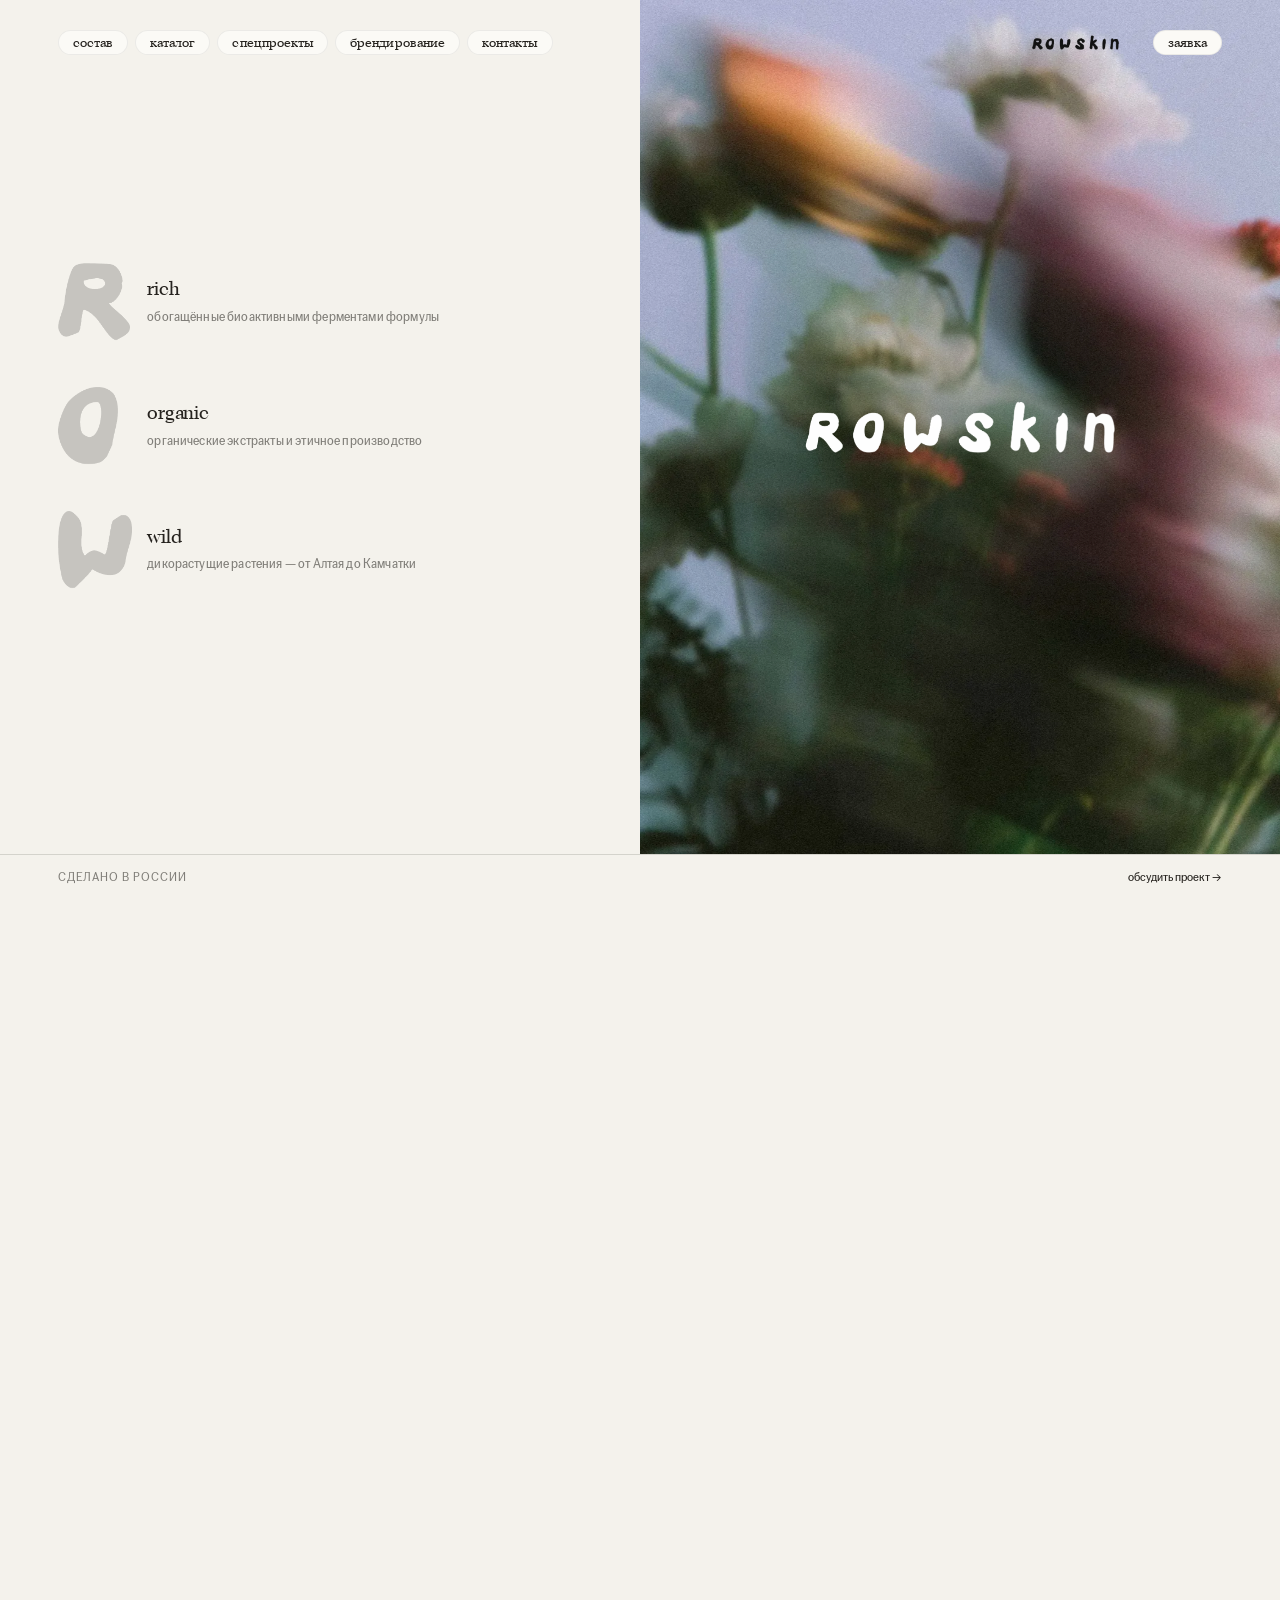
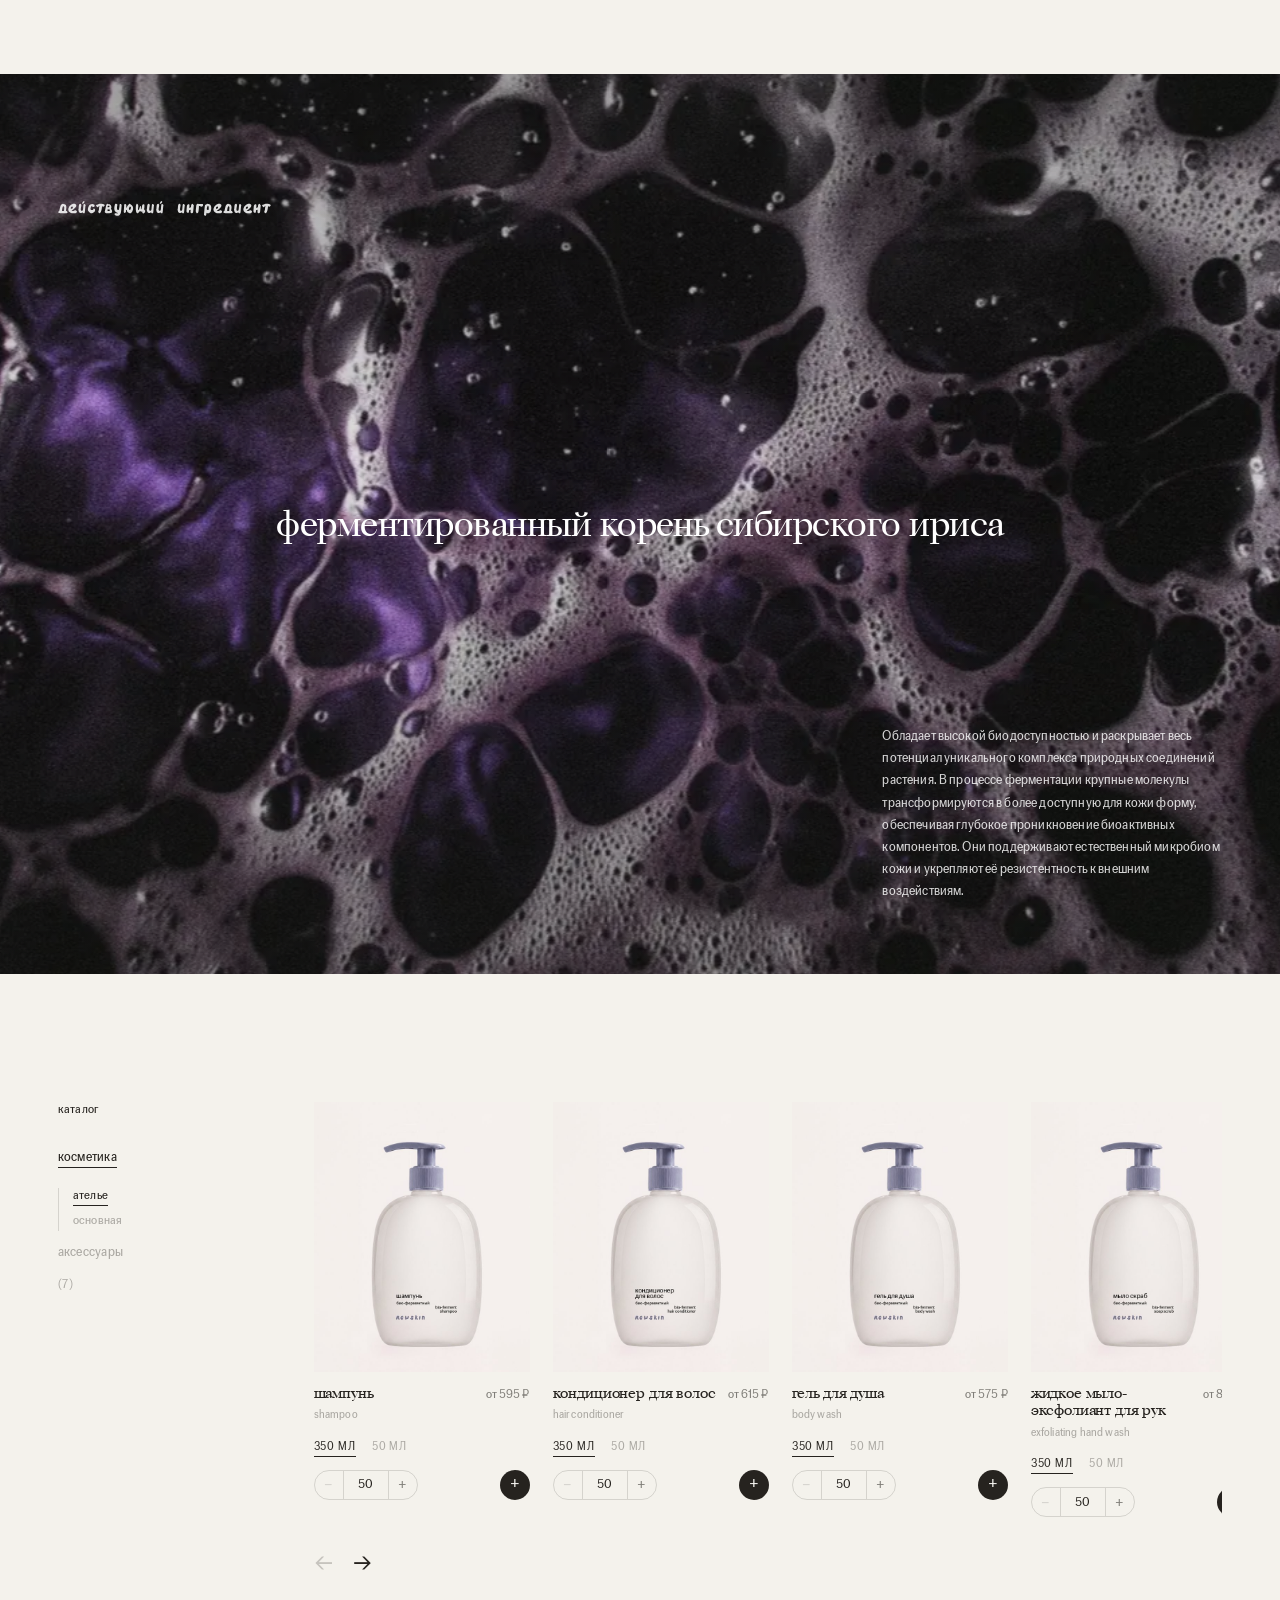
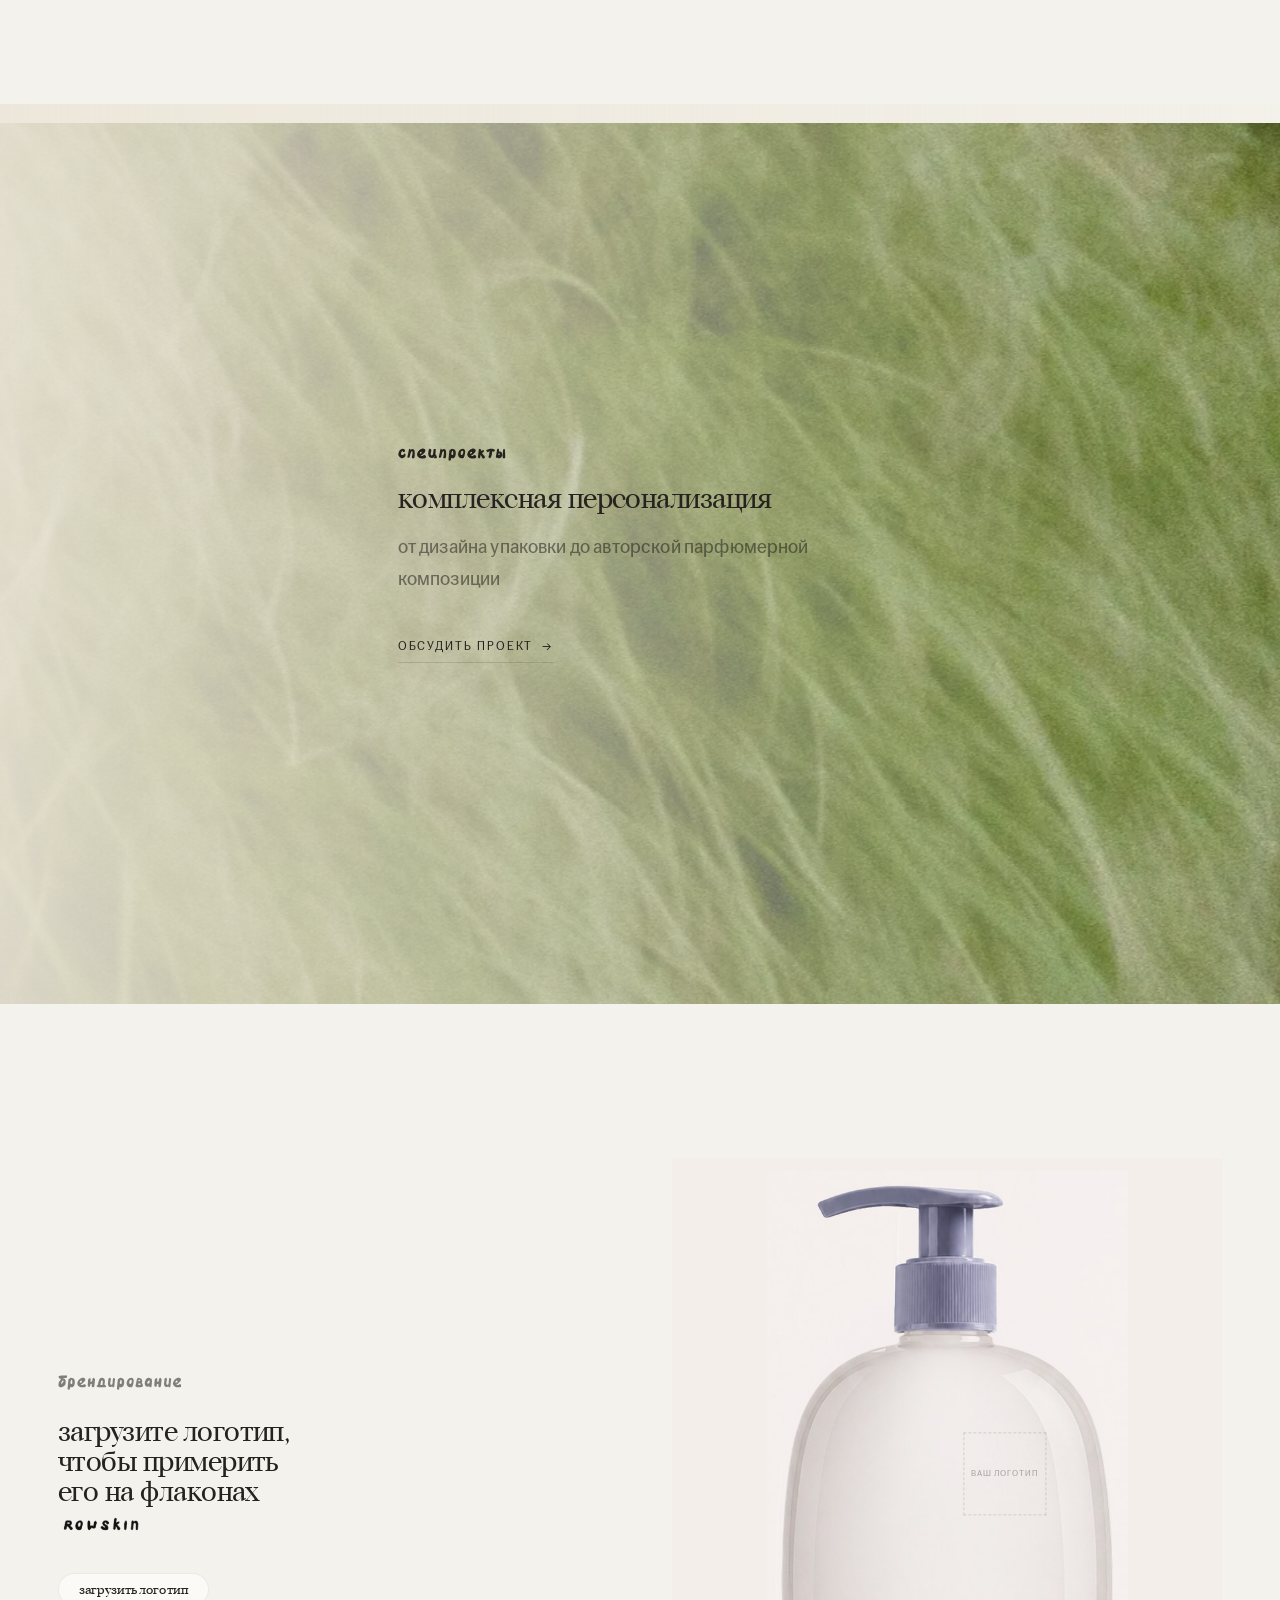
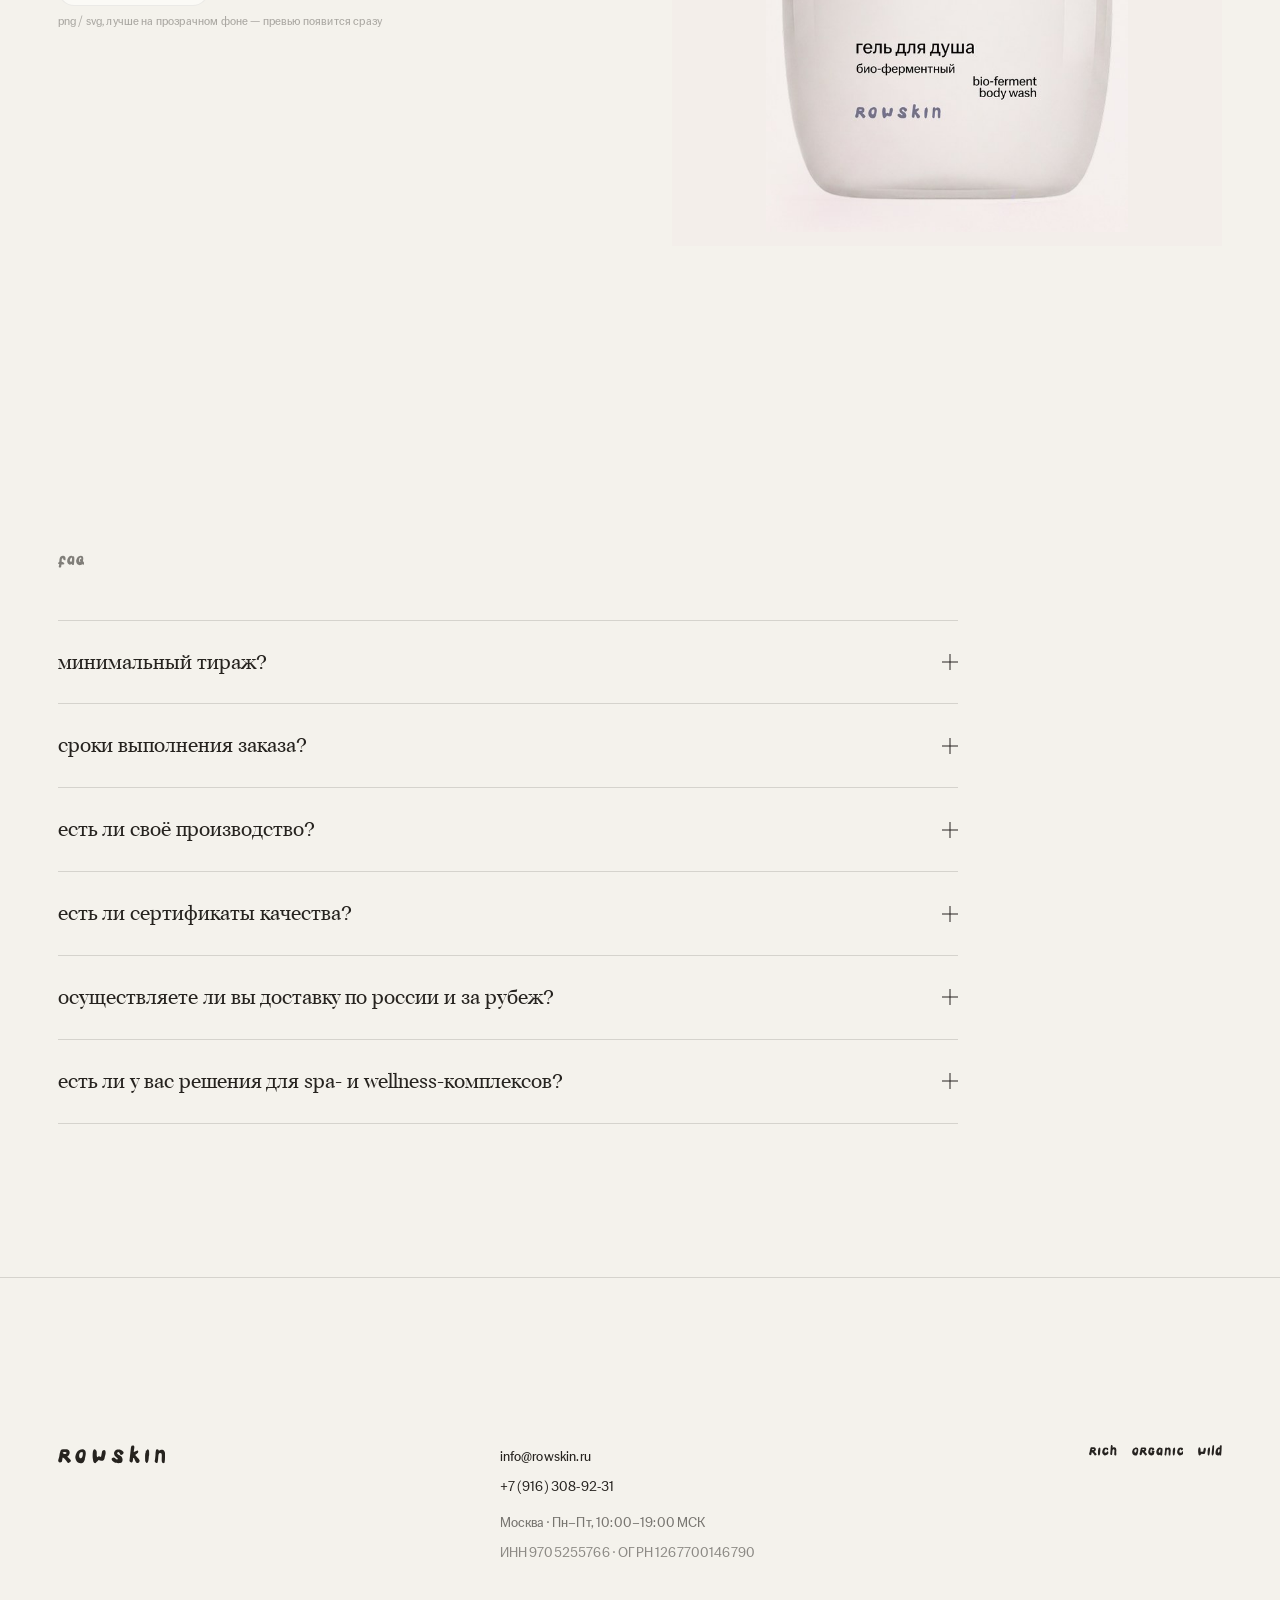
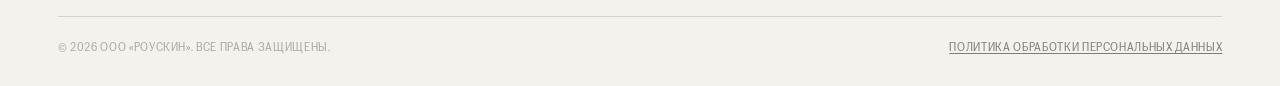
==== commit eee5a9da: "Add files via upload" ====
--- a/index.html
+++ b/index.html
@@ -242,6 +242,7 @@
     </div>
     <div class="footer-bottom">
       <span>© <span id="year"></span> ООО «РОУСКИН». Все права защищены.</span>
+      <a class="footer-legal-link" href="privacy.html">политика обработки персональных данных</a>
     </div>
   </div>
 </footer>
@@ -278,6 +279,7 @@
         <label class="field"><span>email *</span><input name="email" type="email" required /></label>
       </div>
       <label class="field"><span>комментарий</span><textarea name="message" rows="2" placeholder="город, тираж, пожелания"></textarea></label>
+      <label class="consent"><input type="checkbox" name="consent" required /><span>Соглашаюсь на обработку персональных данных согласно <a href="privacy.html" target="_blank" rel="noopener">политике</a></span></label>
       <div class="form-foot"><button class="btn" type="submit">отправить заявку</button><span class="form-status" id="checkoutStatus" role="status"></span></div>
     </form>
   </div>
--- a/styles.css
+++ b/styles.css
@@ -146,6 +146,10 @@
 .filter{font:500 13px var(--sans);letter-spacing:.02em;text-transform:none;color:var(--faint);text-align:left;padding:0 0 2px;border:none;border-bottom:1px solid transparent;width:fit-content;transition:color .2s,border-color .2s}
 .filter:hover{color:var(--ink)}
 .filter.active{color:var(--ink);border-color:var(--accent)}
+.subfilters{display:flex;flex-direction:column;gap:7px;margin:9px 0 2px;padding-left:14px;border-left:1px solid var(--line)}
+.subfilter{font:500 12px var(--sans);letter-spacing:.02em;color:var(--faint);text-align:left;padding:0 0 2px;border:none;border-bottom:1px solid transparent;width:fit-content;transition:color .2s,border-color .2s}
+.subfilter:hover{color:var(--muted)}
+.subfilter.active{color:var(--ink);border-color:var(--accent)}
 .catalog-count{font:500 12px var(--sans);letter-spacing:.04em;color:var(--faint)}
 .catalog-nav{display:flex;gap:20px;margin-top:clamp(20px,3vh,34px)}
 .cat-arrow{border:none;border-radius:0;background:none;padding:0;font-size:24px;line-height:1;color:var(--ink);transition:opacity .2s,transform .25s var(--ease)}
@@ -220,7 +224,7 @@
 .special-bg{z-index:0}
 .special-sec::after{content:"";position:absolute;inset:0;z-index:1;background:linear-gradient(90deg,rgba(236,230,217,.92) 0%,rgba(236,230,217,.62) 40%,rgba(236,230,217,.08) 100%)}
 .special-card{position:relative;z-index:2;max-width:600px}
-.special-card .label{margin-bottom:22px}
+.special-card .label{margin-bottom:22px;color:var(--ink)}
 .special-title{font-style:normal;margin-bottom:18px}
 .special-body{font-size:clamp(16px,1.6vw,20px);line-height:1.6;color:var(--muted);max-width:38ch}
 .special-card .link-arrow{margin-top:clamp(28px,3.5vw,44px)}
@@ -247,6 +251,25 @@
 .footer-meta .c-label{display:none}.footer-meta a:hover{color:var(--accent)}
 .footer-sig{font-family:var(--display);font-style:normal;font-size:22px;color:var(--accent)}
 .footer-bottom{display:flex;justify-content:space-between;gap:1rem;flex-wrap:wrap;margin-top:clamp(34px,4vw,52px);padding-top:22px;border-top:1px solid var(--line);font-size:11px;letter-spacing:.06em;text-transform:uppercase;color:var(--faint)}
+.footer-legal-link{color:var(--muted);text-decoration:underline;text-underline-offset:2px;transition:color .2s}
+.footer-legal-link:hover{color:var(--ink)}
+/* consent checkbox */
+.consent{display:flex;align-items:flex-start;gap:10px;font:400 12px/1.5 var(--sans);color:var(--muted);cursor:pointer;margin-top:2px}
+.consent input{margin-top:1px;width:15px;height:15px;flex:none;accent-color:var(--ink);cursor:pointer}
+.consent a{color:var(--ink);text-decoration:underline;text-underline-offset:2px}
+.consent.invalid{color:#b5462f}
+.consent.invalid input{outline:1.5px solid #b5462f;outline-offset:1px}
+/* legal document page */
+.legal{max-width:760px;margin:0 auto;padding:clamp(96px,14vh,150px) var(--gutter) clamp(60px,10vh,100px)}
+.legal-back{display:inline-block;font:500 12px var(--sans);letter-spacing:.04em;color:var(--muted);margin-bottom:30px;transition:color .2s}
+.legal-back:hover{color:var(--ink)}
+.legal h1{font-family:var(--display);font-weight:400;font-size:clamp(26px,3.4vw,40px);line-height:1.12;letter-spacing:-.01em;color:var(--ink);margin-bottom:6px}
+.legal-updated{font:400 13px var(--sans);color:var(--faint);margin-bottom:34px}
+.legal h2{font:600 16px var(--sans);color:var(--ink);margin:30px 0 10px}
+.legal p,.legal li{font:400 15px/1.7 var(--sans);color:var(--muted);margin-bottom:10px}
+.legal ul{list-style:disc;padding-left:20px;margin-bottom:12px}
+.legal a{color:var(--ink);text-decoration:underline;text-underline-offset:2px}
+.legal strong{color:var(--ink);font-weight:600}
 
 /* CART + MODAL + TOAST (engine) */
 .drawer-overlay,.modal-overlay{position:fixed;inset:0;background:rgba(28,24,18,.4);backdrop-filter:blur(2px);z-index:80;opacity:0;transition:opacity .3s}
